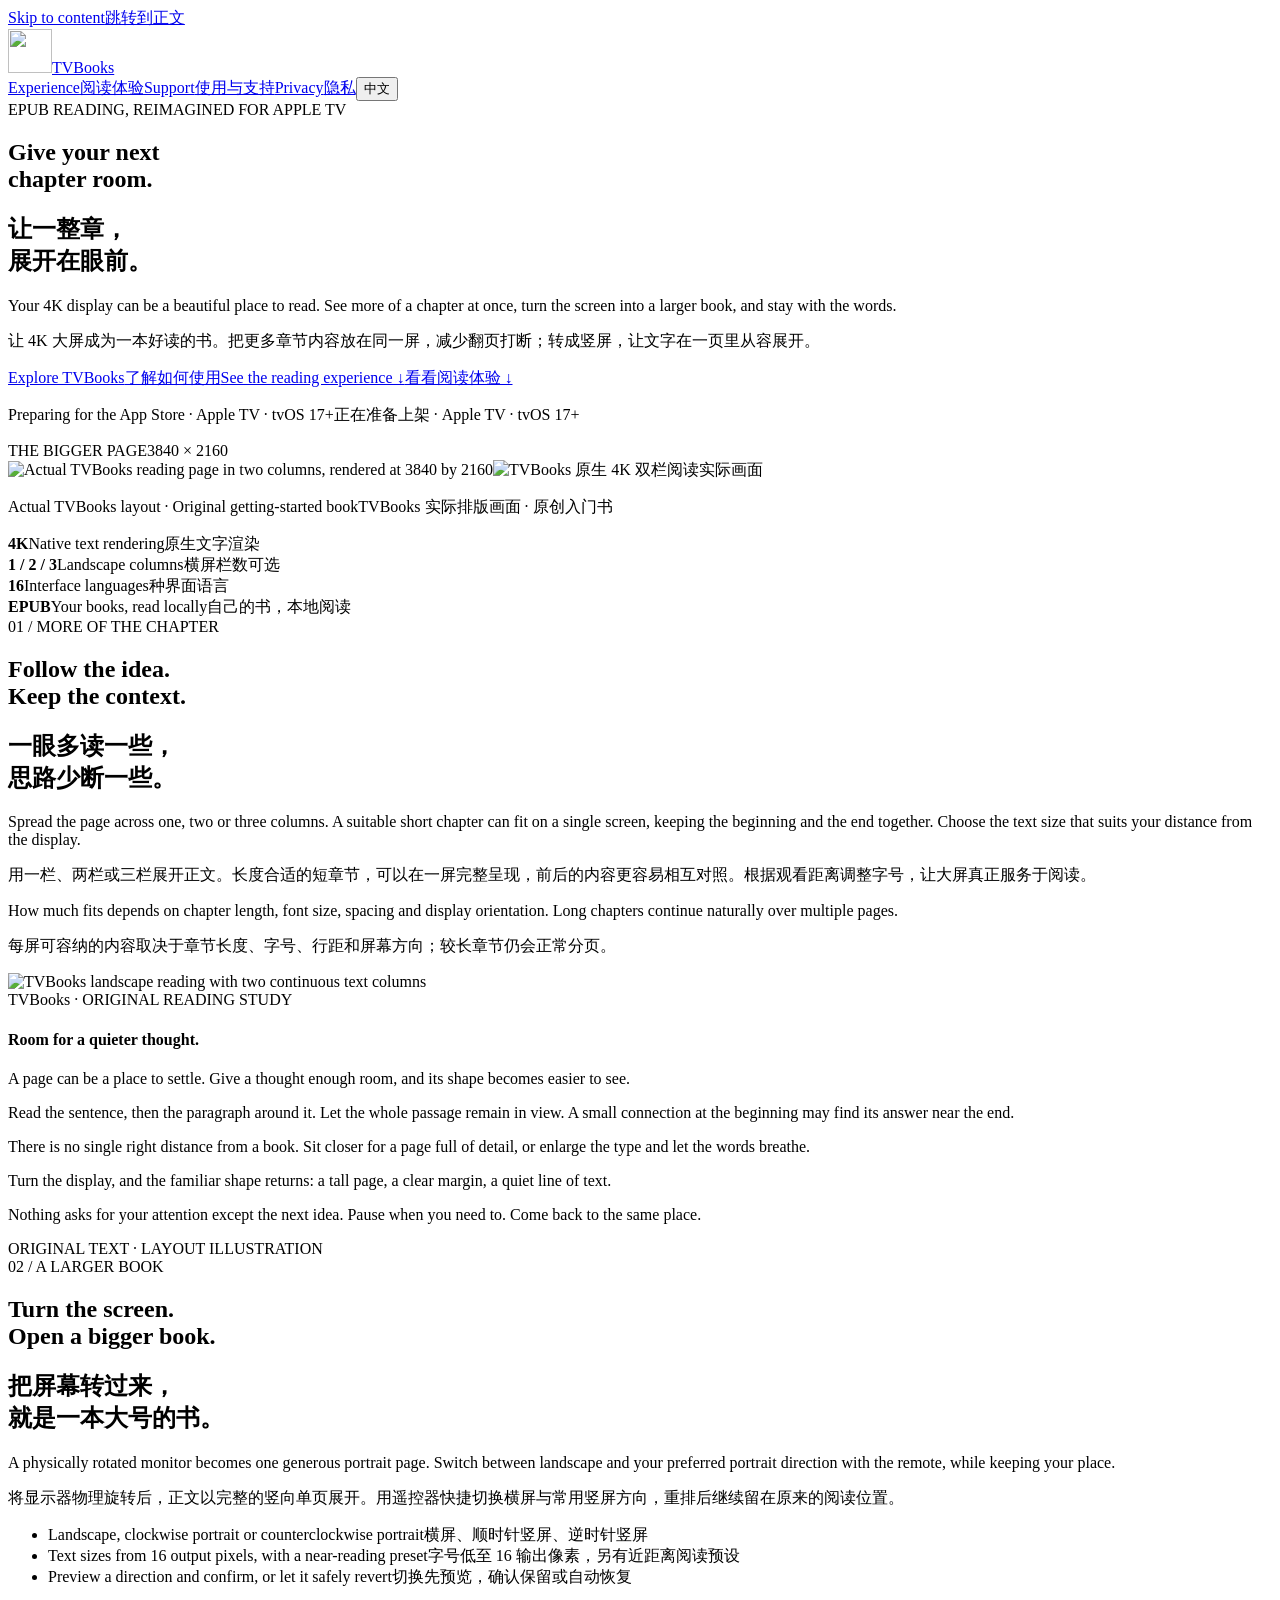
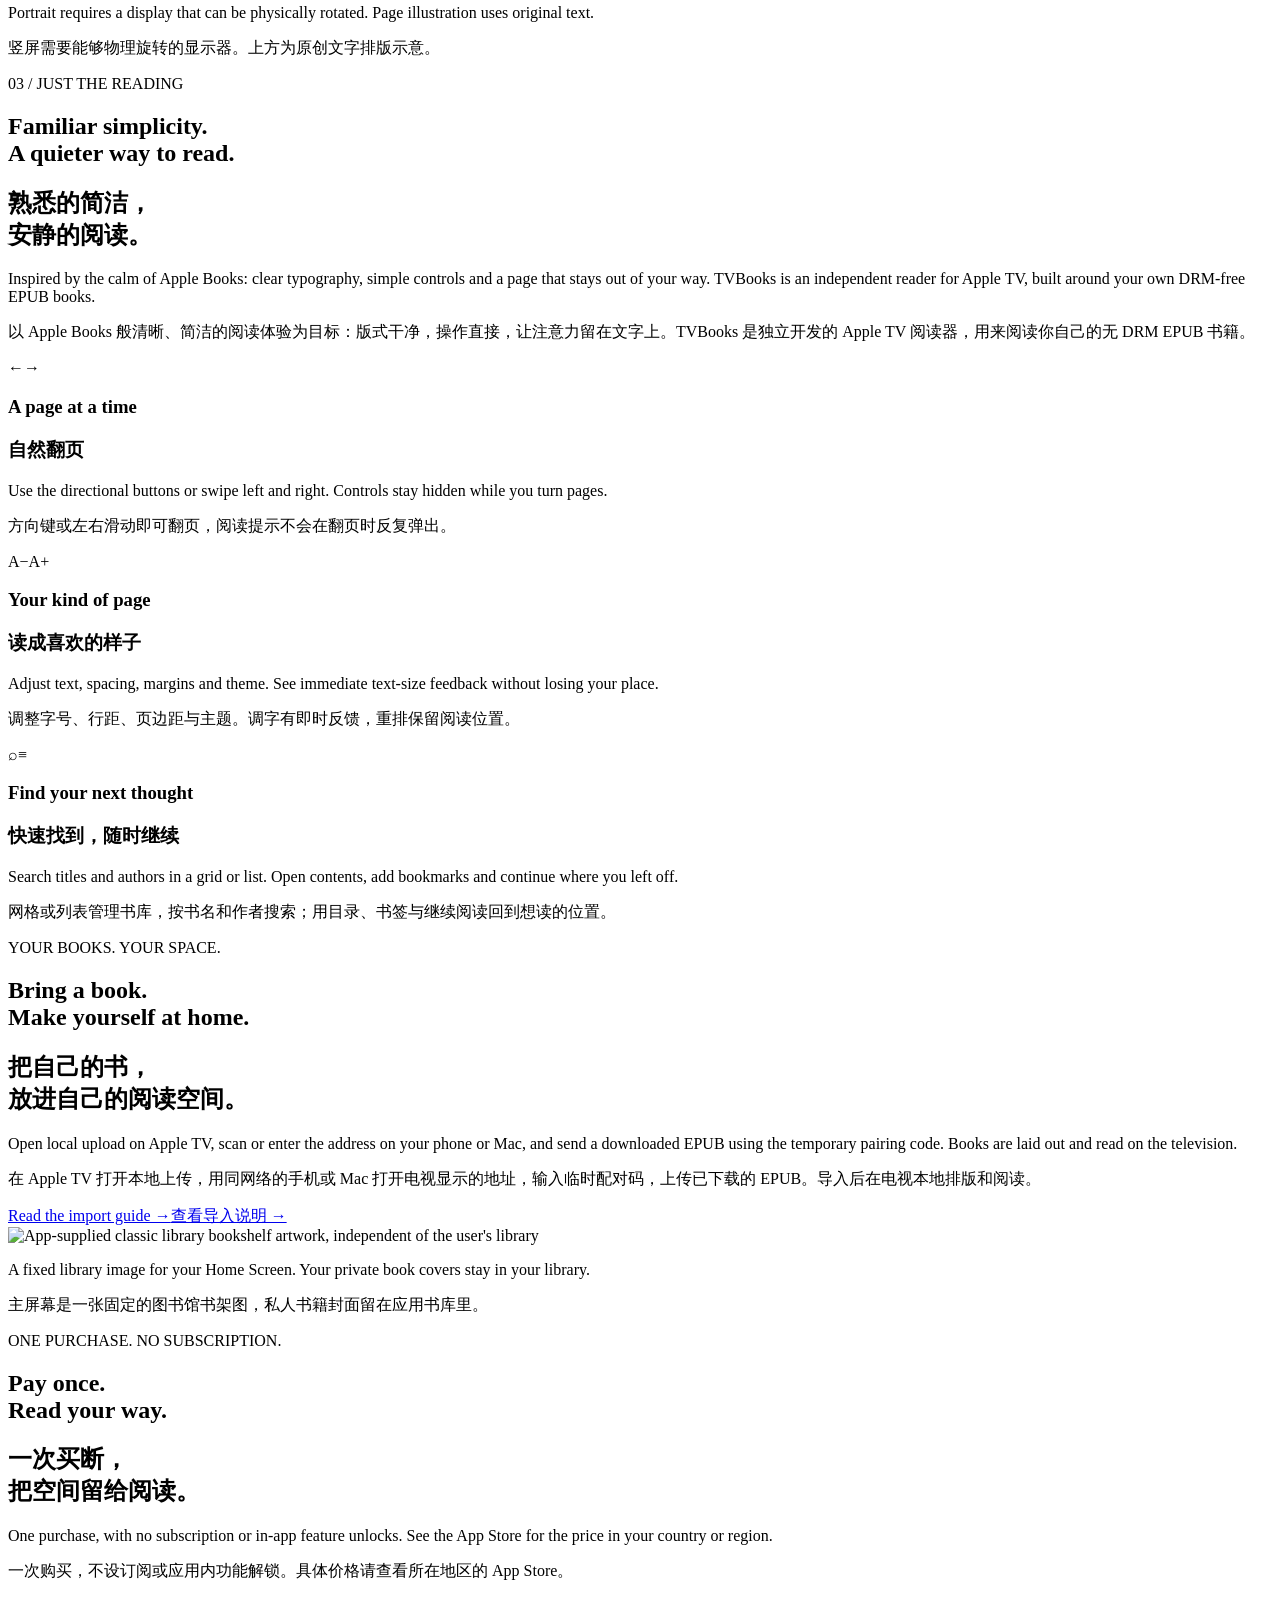
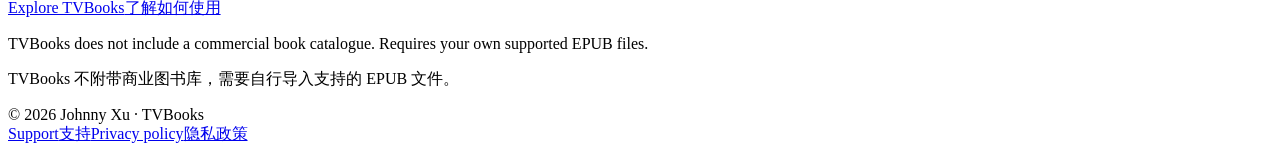
==== index.html @ d345cd9b "Publish TVBooks website foundation" ====
<!doctype html><html lang="en"><head><meta charset="utf-8"><meta name="viewport" content="width=device-width,initial-scale=1"><title>TVBooks — Give your next chapter room.</title><meta name="description" content="An independent EPUB reader for Apple TV. Native 4K text, landscape columns, portrait reading and simple remote controls."><meta name="theme-color" content="#f6f3eb"><link rel="canonical" href="https://xulq.github.io/tvbooks-site/"><link rel="icon" href="./assets/icon.png"><link rel="stylesheet" href="./assets/site.css"><script src="./assets/site.js" defer></script><meta property="og:title" content="TVBooks — Give your next chapter room."><meta property="og:description" content="An independent EPUB reader for Apple TV. Native 4K text, landscape columns, portrait reading and simple remote controls."><meta property="og:type" content="website"><meta property="og:image" content="https://xulq.github.io/tvbooks-site/assets/reader-landscape.png"></head><body data-title-en="TVBooks — Give your next chapter room." data-title-zh="TVBooks — 让一整章，展开在眼前。"><a class="skip" href="#main"><span data-locale="en" class="">Skip to content</span><span data-locale="zh" class="">跳转到正文</span></a><header class="header wrap"><a class="brand" href="./"><img src="./assets/icon.png" alt="" width="44" height="44">TVBooks</a><nav class="nav" aria-label="Main"><a class="experience-link" href="./#experience"><span data-locale="en" class="">Experience</span><span data-locale="zh" class="">阅读体验</span></a><a class="" href="./support/"><span data-locale="en" class="">Support</span><span data-locale="zh" class="">使用与支持</span></a><a class="" href="./privacy/"><span data-locale="en" class="">Privacy</span><span data-locale="zh" class="">隐私</span></a><button class="language" data-language-toggle type="button">中文</button></nav></header><main id="main"><div class="wrap"><section class="hero"><div><span class="eyebrow">EPUB READING, REIMAGINED FOR APPLE TV</span><h1 data-locale="en" class="">Give your next<br>chapter room.</h1><h1 data-locale="zh" class="">让一整章，<br>展开在眼前。</h1><p data-locale="en" class="intro">Your 4K display can be a beautiful place to read. See more of a chapter at once, turn the screen into a larger book, and stay with the words.</p><p data-locale="zh" class="intro">让 4K 大屏成为一本好读的书。把更多章节内容放在同一屏，减少翻页打断；转成竖屏，让文字在一页里从容展开。</p><div class="actions"><a class="button" href="support/"><span data-locale="en" class="">Explore TVBooks</span><span data-locale="zh" class="">了解如何使用</span></a><a class="button secondary" href="#experience"><span data-locale="en" class="">See the reading experience ↓</span><span data-locale="zh" class="">看看阅读体验 ↓</span></a></div><p class="availability"><span data-locale="en" class="">Preparing for the App Store · Apple TV · tvOS 17+</span><span data-locale="zh" class="">正在准备上架 · Apple TV · tvOS 17+</span></p></div><div class="hero-visual"><div class="chapter-label"><span>THE BIGGER PAGE</span><span>3840 × 2160</span></div><div class="monitor"><span data-locale="en" class=""><img src="assets/reader-landscape.png" alt="Actual TVBooks reading page in two columns, rendered at 3840 by 2160" width="3840" height="2160"></span><span data-locale="zh" class=""><img src="assets/reader-landscape-zh.png" alt="TVBooks 原生 4K 双栏阅读实际画面" width="3840" height="2160"></span></div><p class="monitor-caption"><span data-locale="en" class="">Actual TVBooks layout · Original getting-started book</span><span data-locale="zh" class="">TVBooks 实际排版画面 · 原创入门书</span></p></div></section><div class="facts"><div><strong>4K</strong><span data-locale="en" class="">Native text rendering</span><span data-locale="zh" class="">原生文字渲染</span></div><div><strong>1 / 2 / 3</strong><span data-locale="en" class="">Landscape columns</span><span data-locale="zh" class="">横屏栏数可选</span></div><div><strong>16</strong><span data-locale="en" class="">Interface languages</span><span data-locale="zh" class="">种界面语言</span></div><div><strong>EPUB</strong><span data-locale="en" class="">Your books, read locally</span><span data-locale="zh" class="">自己的书，本地阅读</span></div></div><section class="section" id="experience"><div class="section-head"><div><div class="feature-index">01 / MORE OF THE CHAPTER</div><h2 data-locale="en" class="">Follow the idea.<br>Keep the context.</h2><h2 data-locale="zh" class="">一眼多读一些，<br>思路少断一些。</h2></div><div><p data-locale="en" class="">Spread the page across one, two or three columns. A suitable short chapter can fit on a single screen, keeping the beginning and the end together. Choose the text size that suits your distance from the display.</p><p data-locale="zh" class="">用一栏、两栏或三栏展开正文。长度合适的短章节，可以在一屏完整呈现，前后的内容更容易相互对照。根据观看距离调整字号，让大屏真正服务于阅读。</p><p data-locale="en" class="fine">How much fits depends on chapter length, font size, spacing and display orientation. Long chapters continue naturally over multiple pages.</p><p data-locale="zh" class="fine">每屏可容纳的内容取决于章节长度、字号、行距和屏幕方向；较长章节仍会正常分页。</p></div></div><div class="wide-visual"><div class="monitor"><img src="assets/reader-landscape.png" alt="TVBooks landscape reading with two continuous text columns" width="3840" height="2160"></div></div></section><section class="section split" id="portrait"><div class="portrait-stage"><div class="portrait-frame"><div class="portrait-page"><span class="small">TVBooks · ORIGINAL READING STUDY</span><h4>Room for a quieter thought.</h4><p>A page can be a place to settle. Give a thought enough room, and its shape becomes easier to see.</p><p>Read the sentence, then the paragraph around it. Let the whole passage remain in view. A small connection at the beginning may find its answer near the end.</p><p>There is no single right distance from a book. Sit closer for a page full of detail, or enlarge the type and let the words breathe.</p><p>Turn the display, and the familiar shape returns: a tall page, a clear margin, a quiet line of text.</p><p>Nothing asks for your attention except the next idea. Pause when you need to. Come back to the same place.</p><span class="small">ORIGINAL TEXT · LAYOUT ILLUSTRATION</span></div></div></div><div><div class="feature-index">02 / A LARGER BOOK</div><h2 data-locale="en" class="">Turn the screen.<br>Open a bigger book.</h2><h2 data-locale="zh" class="">把屏幕转过来，<br>就是一本大号的书。</h2><p data-locale="en" class="">A physically rotated monitor becomes one generous portrait page. Switch between landscape and your preferred portrait direction with the remote, while keeping your place.</p><p data-locale="zh" class="">将显示器物理旋转后，正文以完整的竖向单页展开。用遥控器快捷切换横屏与常用竖屏方向，重排后继续留在原来的阅读位置。</p><ul class="inline-list"><li><span data-locale="en" class="">Landscape, clockwise portrait or counterclockwise portrait</span><span data-locale="zh" class="">横屏、顺时针竖屏、逆时针竖屏</span></li><li><span data-locale="en" class="">Text sizes from 16 output pixels, with a near-reading preset</span><span data-locale="zh" class="">字号低至 16 输出像素，另有近距离阅读预设</span></li><li><span data-locale="en" class="">Preview a direction and confirm, or let it safely revert</span><span data-locale="zh" class="">切换先预览，确认保留或自动恢复</span></li></ul><p data-locale="en" class="fine">Portrait requires a display that can be physically rotated. Page illustration uses original text.</p><p data-locale="zh" class="fine">竖屏需要能够物理旋转的显示器。上方为原创文字排版示意。</p></div></section><section class="section"><div class="section-head"><div><div class="feature-index">03 / JUST THE READING</div><h2 data-locale="en" class="">Familiar simplicity.<br>A quieter way to read.</h2><h2 data-locale="zh" class="">熟悉的简洁，<br>安静的阅读。</h2></div><p data-locale="en" class="">Inspired by the calm of Apple Books: clear typography, simple controls and a page that stays out of your way. TVBooks is an independent reader for Apple TV, built around your own DRM-free EPUB books.</p><p data-locale="zh" class="">以 Apple Books 般清晰、简洁的阅读体验为目标：版式干净，操作直接，让注意力留在文字上。TVBooks 是独立开发的 Apple TV 阅读器，用来阅读你自己的无 DRM EPUB 书籍。</p></div><div class="remote-strip"><div><div class="remote-key"><span class="key">←</span><span class="key">→</span></div><h3 data-locale="en" class="">A page at a time</h3><h3 data-locale="zh" class="">自然翻页</h3><p data-locale="en" class="">Use the directional buttons or swipe left and right. Controls stay hidden while you turn pages.</p><p data-locale="zh" class="">方向键或左右滑动即可翻页，阅读提示不会在翻页时反复弹出。</p></div><div><div class="remote-key"><span class="key">A−</span><span class="key">A+</span></div><h3 data-locale="en" class="">Your kind of page</h3><h3 data-locale="zh" class="">读成喜欢的样子</h3><p data-locale="en" class="">Adjust text, spacing, margins and theme. See immediate text-size feedback without losing your place.</p><p data-locale="zh" class="">调整字号、行距、页边距与主题。调字有即时反馈，重排保留阅读位置。</p></div><div><div class="remote-key"><span class="key">⌕</span><span class="key">≡</span></div><h3 data-locale="en" class="">Find your next thought</h3><h3 data-locale="zh" class="">快速找到，随时继续</h3><p data-locale="en" class="">Search titles and authors in a grid or list. Open contents, add bookmarks and continue where you left off.</p><p data-locale="zh" class="">网格或列表管理书库，按书名和作者搜索；用目录、书签与继续阅读回到想读的位置。</p></div></div></section><section class="section split"><div><span class="eyebrow">YOUR BOOKS. YOUR SPACE.</span><h2 data-locale="en" class="">Bring a book.<br>Make yourself at home.</h2><h2 data-locale="zh" class="">把自己的书，<br>放进自己的阅读空间。</h2><p data-locale="en" class="">Open local upload on Apple TV, scan or enter the address on your phone or Mac, and send a downloaded EPUB using the temporary pairing code. Books are laid out and read on the television.</p><p data-locale="zh" class="">在 Apple TV 打开本地上传，用同网络的手机或 Mac 打开电视显示的地址，输入临时配对码，上传已下载的 EPUB。导入后在电视本地排版和阅读。</p><a class="" href="support/#import"><span data-locale="en" class="">Read the import guide →</span><span data-locale="zh" class="">查看导入说明 →</span></a></div><div><img class="library-photo" src="assets/library.jpg" alt="App-supplied classic library bookshelf artwork, independent of the user's library" width="1740" height="560"><p data-locale="en" class="fine">A fixed library image for your Home Screen. Your private book covers stay in your library.</p><p data-locale="zh" class="fine">主屏幕是一张固定的图书馆书架图，私人书籍封面留在应用书库里。</p></div></section><section class="price-section" id="pricing"><span class="eyebrow">ONE PURCHASE. NO SUBSCRIPTION.</span><h2 data-locale="en" class="">Pay once.<br>Read your way.</h2><h2 data-locale="zh" class="">一次买断，<br>把空间留给阅读。</h2><p data-locale="en" class="">One purchase, with no subscription or in-app feature unlocks. See the App Store for the price in your country or region.</p><p data-locale="zh" class="">一次购买，不设订阅或应用内功能解锁。具体价格请查看所在地区的 App Store。</p><div class="actions" style="justify-content:center"><a class="button" href="support/"><span data-locale="en" class="">Explore TVBooks</span><span data-locale="zh" class="">了解如何使用</span></a></div><p data-locale="en" class="fine">TVBooks does not include a commercial book catalogue. Requires your own supported EPUB files.</p><p data-locale="zh" class="fine">TVBooks 不附带商业图书库，需要自行导入支持的 EPUB 文件。</p></section></div></main><footer class="footer wrap"><div>© 2026 Johnny Xu · TVBooks</div><nav><a class="" href="./support/"><span data-locale="en" class="">Support</span><span data-locale="zh" class="">支持</span></a><a class="" href="./privacy/"><span data-locale="en" class="">Privacy policy</span><span data-locale="zh" class="">隐私政策</span></a></nav></footer></body></html>
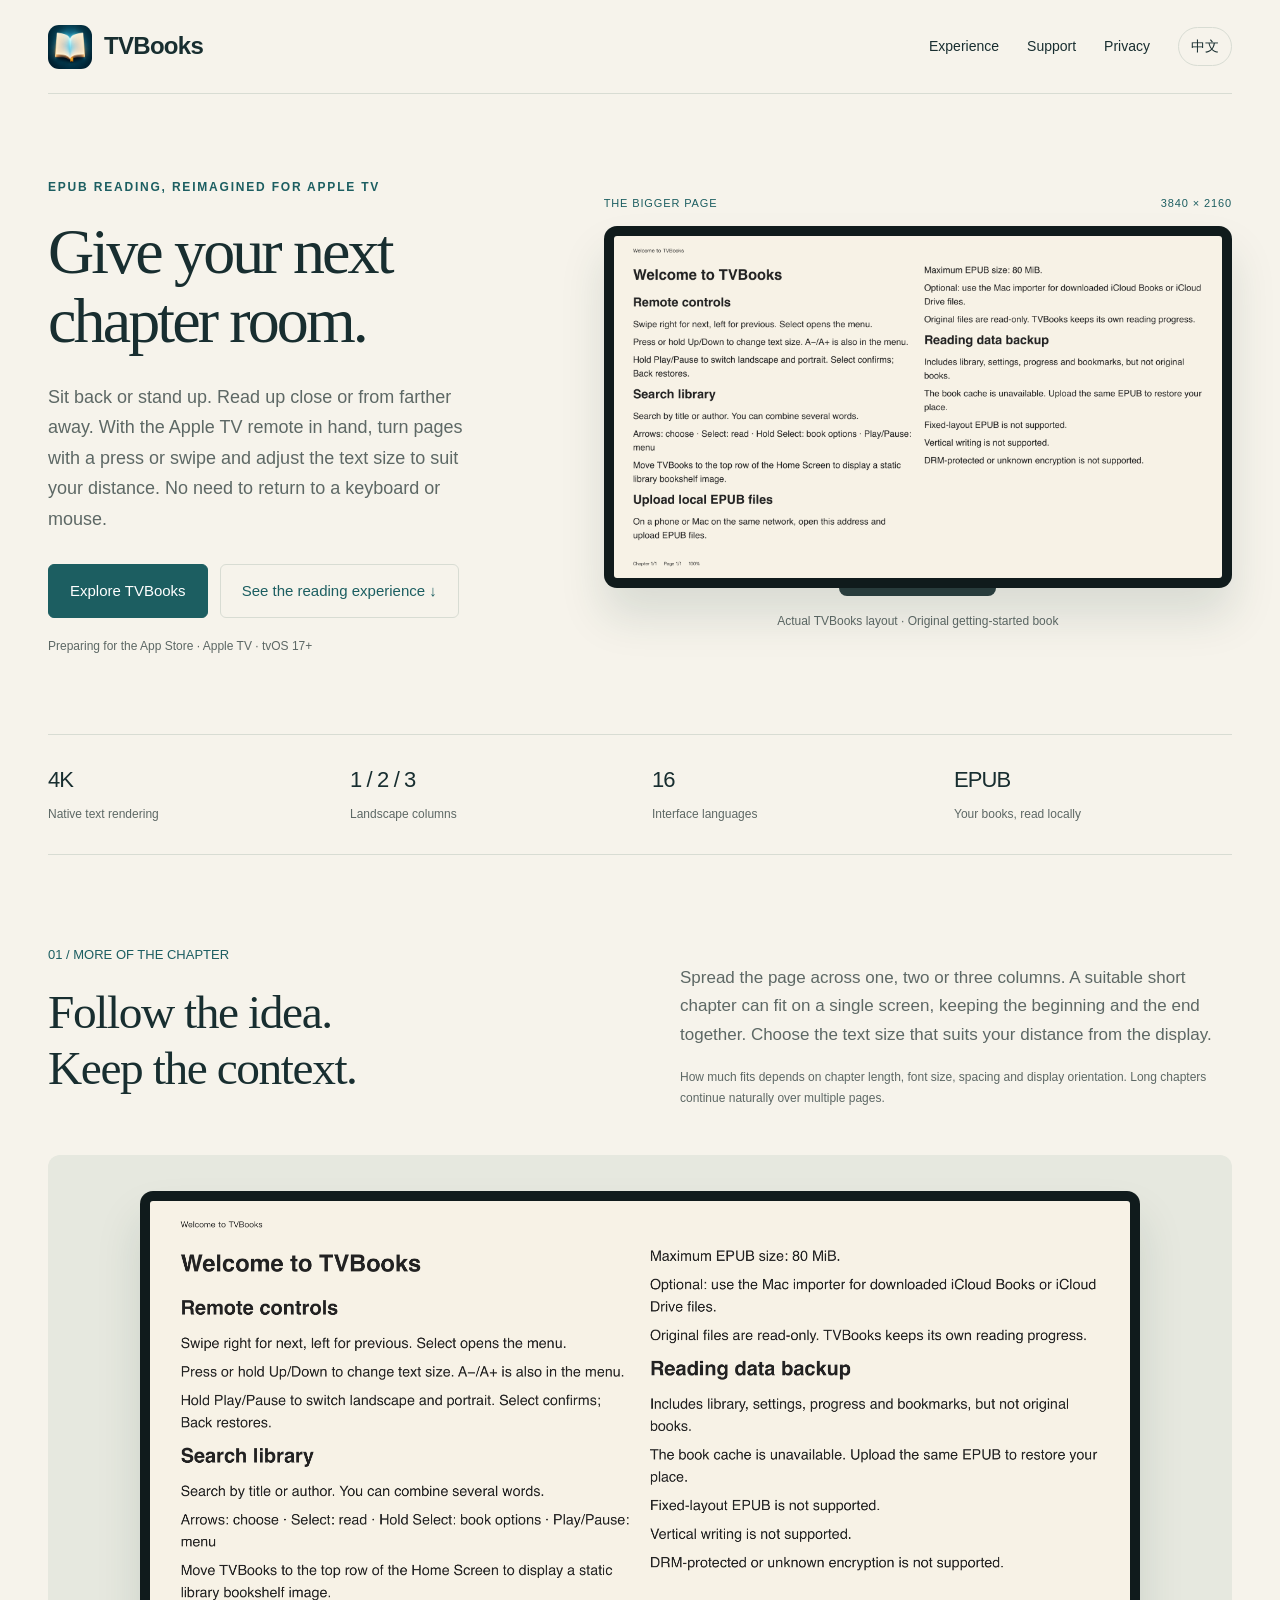
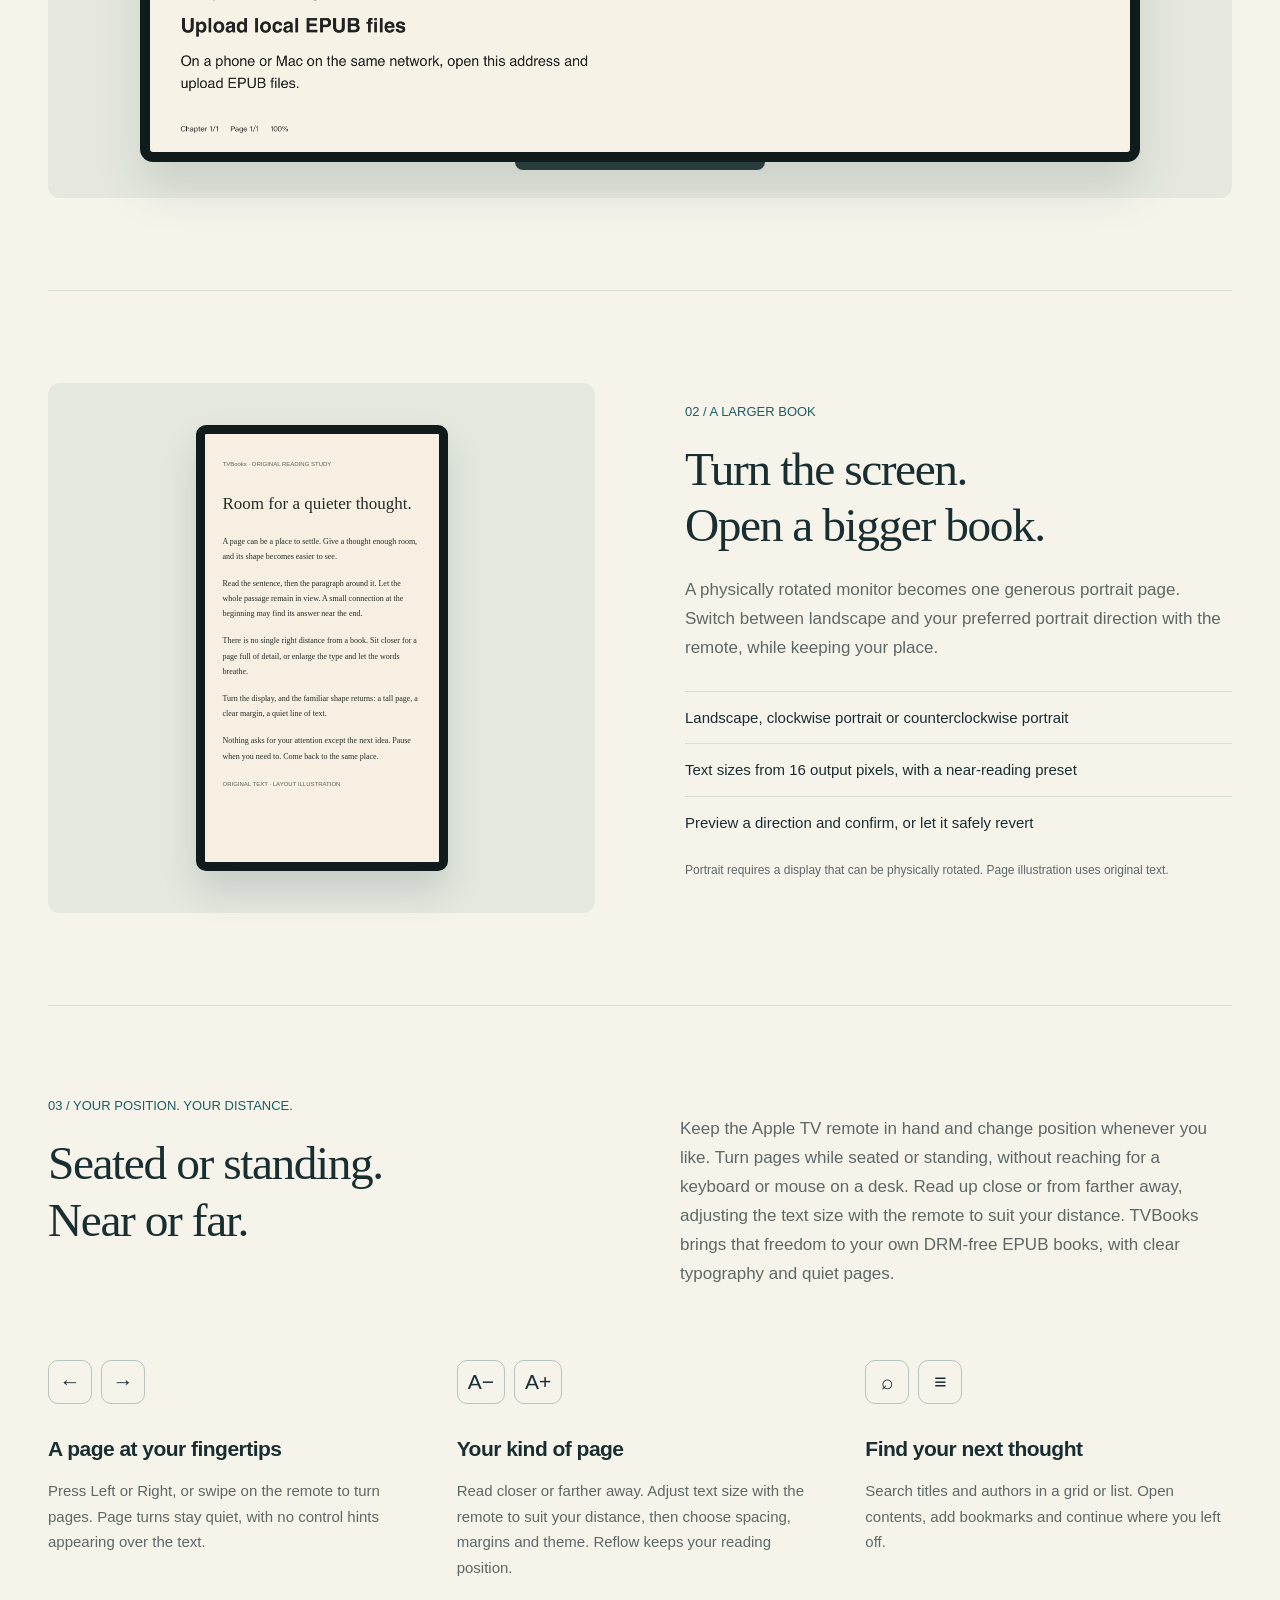
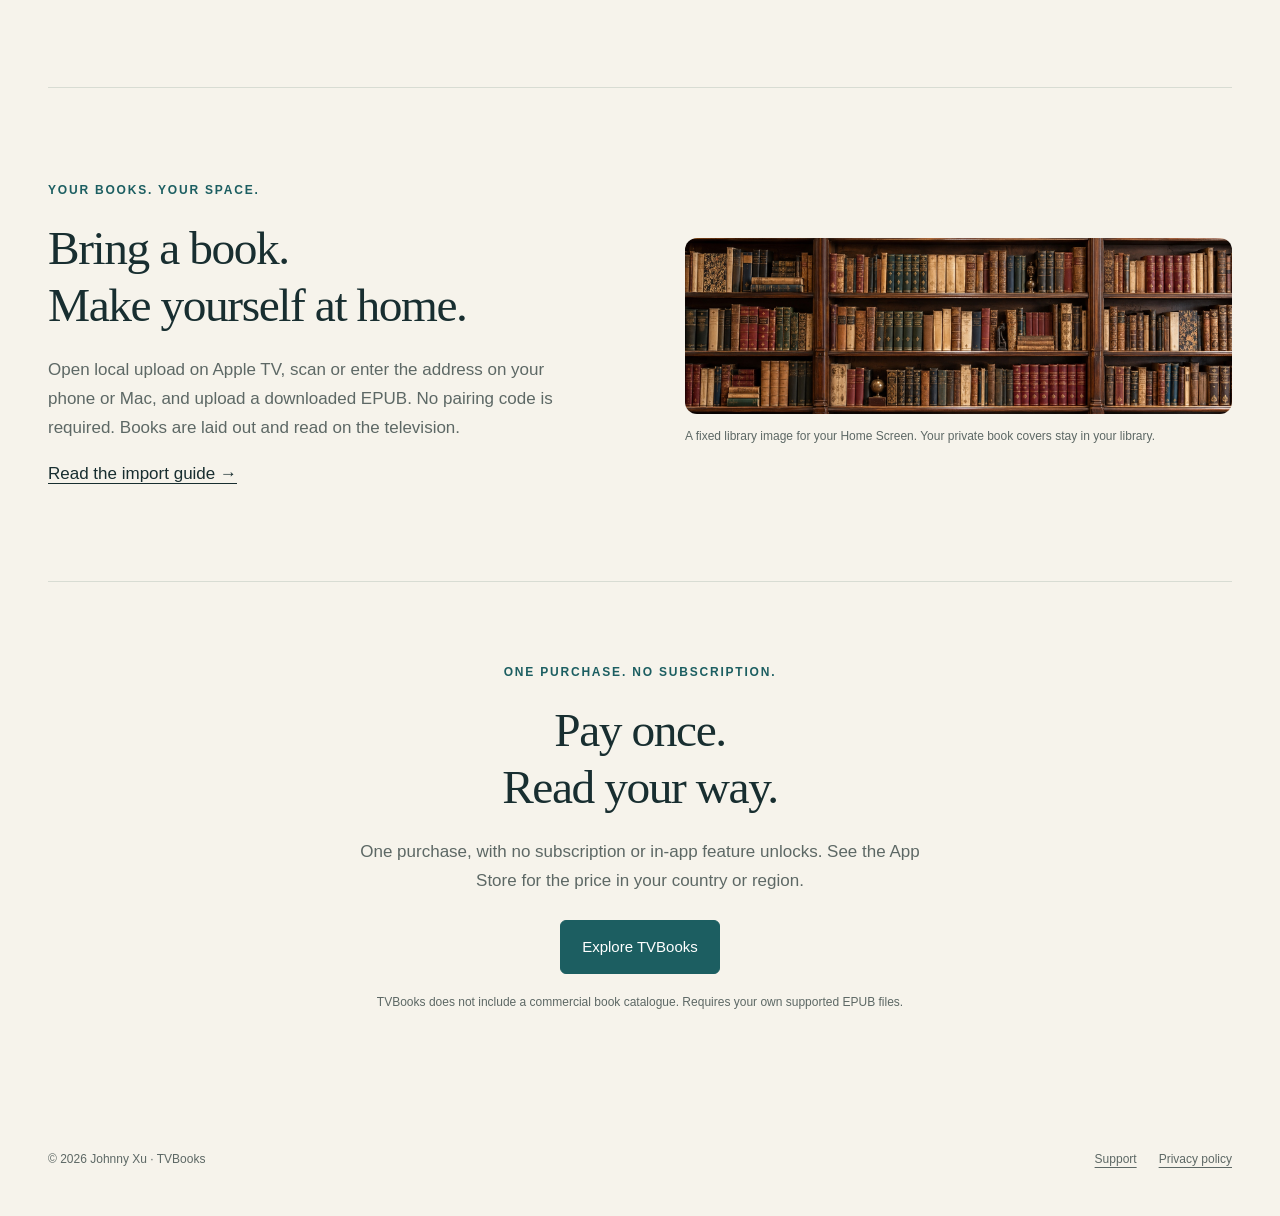
==== commit 52649508: "Highlight remote page turns and flexible reading positions and distances" ====
--- a/index.html
+++ b/index.html
@@ -1 +1 @@
-<!doctype html><html lang="en"><head><meta charset="utf-8"><meta name="viewport" content="width=device-width,initial-scale=1"><title>TVBooks — Give your next chapter room.</title><meta name="description" content="An independent EPUB reader for Apple TV. Native 4K text, landscape columns, portrait reading and simple remote controls."><meta name="theme-color" content="#f6f3eb"><link rel="canonical" href="https://xulq.github.io/tvbooks-site/"><link rel="icon" href="./assets/icon.png"><link rel="stylesheet" href="./assets/site.css"><script src="./assets/site.js" defer></script><meta property="og:title" content="TVBooks — Give your next chapter room."><meta property="og:description" content="An independent EPUB reader for Apple TV. Native 4K text, landscape columns, portrait reading and simple remote controls."><meta property="og:type" content="website"><meta property="og:image" content="https://xulq.github.io/tvbooks-site/assets/reader-landscape.png"></head><body data-title-en="TVBooks — Give your next chapter room." data-title-zh="TVBooks — 让一整章，展开在眼前。"><a class="skip" href="#main"><span data-locale="en" class="">Skip to content</span><span data-locale="zh" class="">跳转到正文</span></a><header class="header wrap"><a class="brand" href="./"><img src="./assets/icon.png" alt="" width="44" height="44">TVBooks</a><nav class="nav" aria-label="Main"><a class="experience-link" href="./#experience"><span data-locale="en" class="">Experience</span><span data-locale="zh" class="">阅读体验</span></a><a class="" href="./support/"><span data-locale="en" class="">Support</span><span data-locale="zh" class="">使用与支持</span></a><a class="" href="./privacy/"><span data-locale="en" class="">Privacy</span><span data-locale="zh" class="">隐私</span></a><button class="language" data-language-toggle type="button">中文</button></nav></header><main id="main"><div class="wrap"><section class="hero"><div><span class="eyebrow">EPUB READING, REIMAGINED FOR APPLE TV</span><h1 data-locale="en" class="">Give your next<br>chapter room.</h1><h1 data-locale="zh" class="">让一整章，<br>展开在眼前。</h1><p data-locale="en" class="intro">Your 4K display can be a beautiful place to read. See more of a chapter at once, turn the screen into a larger book, and stay with the words.</p><p data-locale="zh" class="intro">让 4K 大屏成为一本好读的书。把更多章节内容放在同一屏，减少翻页打断；转成竖屏，让文字在一页里从容展开。</p><div class="actions"><a class="button" href="support/"><span data-locale="en" class="">Explore TVBooks</span><span data-locale="zh" class="">了解如何使用</span></a><a class="button secondary" href="#experience"><span data-locale="en" class="">See the reading experience ↓</span><span data-locale="zh" class="">看看阅读体验 ↓</span></a></div><p class="availability"><span data-locale="en" class="">Preparing for the App Store · Apple TV · tvOS 17+</span><span data-locale="zh" class="">正在准备上架 · Apple TV · tvOS 17+</span></p></div><div class="hero-visual"><div class="chapter-label"><span>THE BIGGER PAGE</span><span>3840 × 2160</span></div><div class="monitor"><span data-locale="en" class=""><img src="assets/reader-landscape.png" alt="Actual TVBooks reading page in two columns, rendered at 3840 by 2160" width="3840" height="2160"></span><span data-locale="zh" class=""><img src="assets/reader-landscape-zh.png" alt="TVBooks 原生 4K 双栏阅读实际画面" width="3840" height="2160"></span></div><p class="monitor-caption"><span data-locale="en" class="">Actual TVBooks layout · Original getting-started book</span><span data-locale="zh" class="">TVBooks 实际排版画面 · 原创入门书</span></p></div></section><div class="facts"><div><strong>4K</strong><span data-locale="en" class="">Native text rendering</span><span data-locale="zh" class="">原生文字渲染</span></div><div><strong>1 / 2 / 3</strong><span data-locale="en" class="">Landscape columns</span><span data-locale="zh" class="">横屏栏数可选</span></div><div><strong>16</strong><span data-locale="en" class="">Interface languages</span><span data-locale="zh" class="">种界面语言</span></div><div><strong>EPUB</strong><span data-locale="en" class="">Your books, read locally</span><span data-locale="zh" class="">自己的书，本地阅读</span></div></div><section class="section" id="experience"><div class="section-head"><div><div class="feature-index">01 / MORE OF THE CHAPTER</div><h2 data-locale="en" class="">Follow the idea.<br>Keep the context.</h2><h2 data-locale="zh" class="">一眼多读一些，<br>思路少断一些。</h2></div><div><p data-locale="en" class="">Spread the page across one, two or three columns. A suitable short chapter can fit on a single screen, keeping the beginning and the end together. Choose the text size that suits your distance from the display.</p><p data-locale="zh" class="">用一栏、两栏或三栏展开正文。长度合适的短章节，可以在一屏完整呈现，前后的内容更容易相互对照。根据观看距离调整字号，让大屏真正服务于阅读。</p><p data-locale="en" class="fine">How much fits depends on chapter length, font size, spacing and display orientation. Long chapters continue naturally over multiple pages.</p><p data-locale="zh" class="fine">每屏可容纳的内容取决于章节长度、字号、行距和屏幕方向；较长章节仍会正常分页。</p></div></div><div class="wide-visual"><div class="monitor"><img src="assets/reader-landscape.png" alt="TVBooks landscape reading with two continuous text columns" width="3840" height="2160"></div></div></section><section class="section split" id="portrait"><div class="portrait-stage"><div class="portrait-frame"><div class="portrait-page"><span class="small">TVBooks · ORIGINAL READING STUDY</span><h4>Room for a quieter thought.</h4><p>A page can be a place to settle. Give a thought enough room, and its shape becomes easier to see.</p><p>Read the sentence, then the paragraph around it. Let the whole passage remain in view. A small connection at the beginning may find its answer near the end.</p><p>There is no single right distance from a book. Sit closer for a page full of detail, or enlarge the type and let the words breathe.</p><p>Turn the display, and the familiar shape returns: a tall page, a clear margin, a quiet line of text.</p><p>Nothing asks for your attention except the next idea. Pause when you need to. Come back to the same place.</p><span class="small">ORIGINAL TEXT · LAYOUT ILLUSTRATION</span></div></div></div><div><div class="feature-index">02 / A LARGER BOOK</div><h2 data-locale="en" class="">Turn the screen.<br>Open a bigger book.</h2><h2 data-locale="zh" class="">把屏幕转过来，<br>就是一本大号的书。</h2><p data-locale="en" class="">A physically rotated monitor becomes one generous portrait page. Switch between landscape and your preferred portrait direction with the remote, while keeping your place.</p><p data-locale="zh" class="">将显示器物理旋转后，正文以完整的竖向单页展开。用遥控器快捷切换横屏与常用竖屏方向，重排后继续留在原来的阅读位置。</p><ul class="inline-list"><li><span data-locale="en" class="">Landscape, clockwise portrait or counterclockwise portrait</span><span data-locale="zh" class="">横屏、顺时针竖屏、逆时针竖屏</span></li><li><span data-locale="en" class="">Text sizes from 16 output pixels, with a near-reading preset</span><span data-locale="zh" class="">字号低至 16 输出像素，另有近距离阅读预设</span></li><li><span data-locale="en" class="">Preview a direction and confirm, or let it safely revert</span><span data-locale="zh" class="">切换先预览，确认保留或自动恢复</span></li></ul><p data-locale="en" class="fine">Portrait requires a display that can be physically rotated. Page illustration uses original text.</p><p data-locale="zh" class="fine">竖屏需要能够物理旋转的显示器。上方为原创文字排版示意。</p></div></section><section class="section"><div class="section-head"><div><div class="feature-index">03 / JUST THE READING</div><h2 data-locale="en" class="">Familiar simplicity.<br>A quieter way to read.</h2><h2 data-locale="zh" class="">熟悉的简洁，<br>安静的阅读。</h2></div><p data-locale="en" class="">Inspired by the calm of Apple Books: clear typography, simple controls and a page that stays out of your way. TVBooks is an independent reader for Apple TV, built around your own DRM-free EPUB books.</p><p data-locale="zh" class="">以 Apple Books 般清晰、简洁的阅读体验为目标：版式干净，操作直接，让注意力留在文字上。TVBooks 是独立开发的 Apple TV 阅读器，用来阅读你自己的无 DRM EPUB 书籍。</p></div><div class="remote-strip"><div><div class="remote-key"><span class="key">←</span><span class="key">→</span></div><h3 data-locale="en" class="">A page at a time</h3><h3 data-locale="zh" class="">自然翻页</h3><p data-locale="en" class="">Use the directional buttons or swipe left and right. Controls stay hidden while you turn pages.</p><p data-locale="zh" class="">方向键或左右滑动即可翻页，阅读提示不会在翻页时反复弹出。</p></div><div><div class="remote-key"><span class="key">A−</span><span class="key">A+</span></div><h3 data-locale="en" class="">Your kind of page</h3><h3 data-locale="zh" class="">读成喜欢的样子</h3><p data-locale="en" class="">Adjust text, spacing, margins and theme. See immediate text-size feedback without losing your place.</p><p data-locale="zh" class="">调整字号、行距、页边距与主题。调字有即时反馈，重排保留阅读位置。</p></div><div><div class="remote-key"><span class="key">⌕</span><span class="key">≡</span></div><h3 data-locale="en" class="">Find your next thought</h3><h3 data-locale="zh" class="">快速找到，随时继续</h3><p data-locale="en" class="">Search titles and authors in a grid or list. Open contents, add bookmarks and continue where you left off.</p><p data-locale="zh" class="">网格或列表管理书库，按书名和作者搜索；用目录、书签与继续阅读回到想读的位置。</p></div></div></section><section class="section split"><div><span class="eyebrow">YOUR BOOKS. YOUR SPACE.</span><h2 data-locale="en" class="">Bring a book.<br>Make yourself at home.</h2><h2 data-locale="zh" class="">把自己的书，<br>放进自己的阅读空间。</h2><p data-locale="en" class="">Open local upload on Apple TV, scan or enter the address on your phone or Mac, and send a downloaded EPUB using the temporary pairing code. Books are laid out and read on the television.</p><p data-locale="zh" class="">在 Apple TV 打开本地上传，用同网络的手机或 Mac 打开电视显示的地址，输入临时配对码，上传已下载的 EPUB。导入后在电视本地排版和阅读。</p><a class="" href="support/#import"><span data-locale="en" class="">Read the import guide →</span><span data-locale="zh" class="">查看导入说明 →</span></a></div><div><img class="library-photo" src="assets/library.jpg" alt="App-supplied classic library bookshelf artwork, independent of the user's library" width="1740" height="560"><p data-locale="en" class="fine">A fixed library image for your Home Screen. Your private book covers stay in your library.</p><p data-locale="zh" class="fine">主屏幕是一张固定的图书馆书架图，私人书籍封面留在应用书库里。</p></div></section><section class="price-section" id="pricing"><span class="eyebrow">ONE PURCHASE. NO SUBSCRIPTION.</span><h2 data-locale="en" class="">Pay once.<br>Read your way.</h2><h2 data-locale="zh" class="">一次买断，<br>把空间留给阅读。</h2><p data-locale="en" class="">One purchase, with no subscription or in-app feature unlocks. See the App Store for the price in your country or region.</p><p data-locale="zh" class="">一次购买，不设订阅或应用内功能解锁。具体价格请查看所在地区的 App Store。</p><div class="actions" style="justify-content:center"><a class="button" href="support/"><span data-locale="en" class="">Explore TVBooks</span><span data-locale="zh" class="">了解如何使用</span></a></div><p data-locale="en" class="fine">TVBooks does not include a commercial book catalogue. Requires your own supported EPUB files.</p><p data-locale="zh" class="fine">TVBooks 不附带商业图书库，需要自行导入支持的 EPUB 文件。</p></section></div></main><footer class="footer wrap"><div>© 2026 Johnny Xu · TVBooks</div><nav><a class="" href="./support/"><span data-locale="en" class="">Support</span><span data-locale="zh" class="">支持</span></a><a class="" href="./privacy/"><span data-locale="en" class="">Privacy policy</span><span data-locale="zh" class="">隐私政策</span></a></nav></footer></body></html>+<!doctype html><html lang="en"><head><meta charset="utf-8"><meta name="viewport" content="width=device-width,initial-scale=1"><title>TVBooks — Give your next chapter room.</title><meta name="description" content="Read seated or standing, up close or farther away. Turn pages and adjust text size with the Apple TV remote. Native 4K EPUB reading."><meta name="theme-color" content="#f6f3eb"><link rel="canonical" href="https://xulq.github.io/tvbooks-site/"><link rel="icon" href="./assets/icon.png"><link rel="stylesheet" href="./assets/site.css"><script src="./assets/site.js" defer></script><meta property="og:title" content="TVBooks — Give your next chapter room."><meta property="og:description" content="Read seated or standing, up close or farther away. Turn pages and adjust text size with the Apple TV remote. Native 4K EPUB reading."><meta property="og:type" content="website"><meta property="og:image" content="https://xulq.github.io/tvbooks-site/assets/reader-landscape.png"></head><body data-title-en="TVBooks — Give your next chapter room." data-title-zh="TVBooks — 让一整章，展开在眼前。"><a class="skip" href="#main"><span data-locale="en" class="">Skip to content</span><span data-locale="zh" class="">跳转到正文</span></a><header class="header wrap"><a class="brand" href="./"><img src="./assets/icon.png" alt="" width="44" height="44">TVBooks</a><nav class="nav" aria-label="Main"><a class="experience-link" href="./#experience"><span data-locale="en" class="">Experience</span><span data-locale="zh" class="">阅读体验</span></a><a class="" href="./support/"><span data-locale="en" class="">Support</span><span data-locale="zh" class="">使用与支持</span></a><a class="" href="./privacy/"><span data-locale="en" class="">Privacy</span><span data-locale="zh" class="">隐私</span></a><button class="language" data-language-toggle type="button">中文</button></nav></header><main id="main"><div class="wrap"><section class="hero"><div><span class="eyebrow">EPUB READING, REIMAGINED FOR APPLE TV</span><h1 data-locale="en" class="">Give your next<br>chapter room.</h1><h1 data-locale="zh" class="">让一整章，<br>展开在眼前。</h1><p data-locale="en" class="intro">Sit back or stand up. Read up close or from farther away. With the Apple TV remote in hand, turn pages with a press or swipe and adjust the text size to suit your distance. No need to return to a keyboard or mouse.</p><p data-locale="zh" class="intro">坐着读，站着读；远看、近看都可以。手握 Apple TV 遥控器，轻按或滑动就能翻页，按观看距离随手调整字号，不必回到桌前操作键盘和鼠标。让 4K 大屏成为一本好读的书，姿势和距离由你决定。</p><div class="actions"><a class="button" href="support/"><span data-locale="en" class="">Explore TVBooks</span><span data-locale="zh" class="">了解如何使用</span></a><a class="button secondary" href="#experience"><span data-locale="en" class="">See the reading experience ↓</span><span data-locale="zh" class="">看看阅读体验 ↓</span></a></div><p class="availability"><span data-locale="en" class="">Preparing for the App Store · Apple TV · tvOS 17+</span><span data-locale="zh" class="">正在准备上架 · Apple TV · tvOS 17+</span></p></div><div class="hero-visual"><div class="chapter-label"><span>THE BIGGER PAGE</span><span>3840 × 2160</span></div><div class="monitor"><span data-locale="en" class=""><img src="assets/reader-landscape.png" alt="Actual TVBooks reading page in two columns, rendered at 3840 by 2160" width="3840" height="2160"></span><span data-locale="zh" class=""><img src="assets/reader-landscape-zh.png" alt="TVBooks 原生 4K 双栏阅读实际画面" width="3840" height="2160"></span></div><p class="monitor-caption"><span data-locale="en" class="">Actual TVBooks layout · Original getting-started book</span><span data-locale="zh" class="">TVBooks 实际排版画面 · 原创入门书</span></p></div></section><div class="facts"><div><strong>4K</strong><span data-locale="en" class="">Native text rendering</span><span data-locale="zh" class="">原生文字渲染</span></div><div><strong>1 / 2 / 3</strong><span data-locale="en" class="">Landscape columns</span><span data-locale="zh" class="">横屏栏数可选</span></div><div><strong>16</strong><span data-locale="en" class="">Interface languages</span><span data-locale="zh" class="">种界面语言</span></div><div><strong>EPUB</strong><span data-locale="en" class="">Your books, read locally</span><span data-locale="zh" class="">自己的书，本地阅读</span></div></div><section class="section" id="experience"><div class="section-head"><div><div class="feature-index">01 / MORE OF THE CHAPTER</div><h2 data-locale="en" class="">Follow the idea.<br>Keep the context.</h2><h2 data-locale="zh" class="">一眼多读一些，<br>思路少断一些。</h2></div><div><p data-locale="en" class="">Spread the page across one, two or three columns. A suitable short chapter can fit on a single screen, keeping the beginning and the end together. Choose the text size that suits your distance from the display.</p><p data-locale="zh" class="">用一栏、两栏或三栏展开正文。长度合适的短章节，可以在一屏完整呈现，前后的内容更容易相互对照。根据观看距离调整字号，让大屏真正服务于阅读。</p><p data-locale="en" class="fine">How much fits depends on chapter length, font size, spacing and display orientation. Long chapters continue naturally over multiple pages.</p><p data-locale="zh" class="fine">每屏可容纳的内容取决于章节长度、字号、行距和屏幕方向；较长章节仍会正常分页。</p></div></div><div class="wide-visual"><div class="monitor"><img src="assets/reader-landscape.png" alt="TVBooks landscape reading with two continuous text columns" width="3840" height="2160"></div></div></section><section class="section split" id="portrait"><div class="portrait-stage"><div class="portrait-frame"><div class="portrait-page"><span class="small">TVBooks · ORIGINAL READING STUDY</span><h4>Room for a quieter thought.</h4><p>A page can be a place to settle. Give a thought enough room, and its shape becomes easier to see.</p><p>Read the sentence, then the paragraph around it. Let the whole passage remain in view. A small connection at the beginning may find its answer near the end.</p><p>There is no single right distance from a book. Sit closer for a page full of detail, or enlarge the type and let the words breathe.</p><p>Turn the display, and the familiar shape returns: a tall page, a clear margin, a quiet line of text.</p><p>Nothing asks for your attention except the next idea. Pause when you need to. Come back to the same place.</p><span class="small">ORIGINAL TEXT · LAYOUT ILLUSTRATION</span></div></div></div><div><div class="feature-index">02 / A LARGER BOOK</div><h2 data-locale="en" class="">Turn the screen.<br>Open a bigger book.</h2><h2 data-locale="zh" class="">把屏幕转过来，<br>就是一本大号的书。</h2><p data-locale="en" class="">A physically rotated monitor becomes one generous portrait page. Switch between landscape and your preferred portrait direction with the remote, while keeping your place.</p><p data-locale="zh" class="">将显示器物理旋转后，正文以完整的竖向单页展开。用遥控器快捷切换横屏与常用竖屏方向，重排后继续留在原来的阅读位置。</p><ul class="inline-list"><li><span data-locale="en" class="">Landscape, clockwise portrait or counterclockwise portrait</span><span data-locale="zh" class="">横屏、顺时针竖屏、逆时针竖屏</span></li><li><span data-locale="en" class="">Text sizes from 16 output pixels, with a near-reading preset</span><span data-locale="zh" class="">字号低至 16 输出像素，另有近距离阅读预设</span></li><li><span data-locale="en" class="">Preview a direction and confirm, or let it safely revert</span><span data-locale="zh" class="">切换先预览，确认保留或自动恢复</span></li></ul><p data-locale="en" class="fine">Portrait requires a display that can be physically rotated. Page illustration uses original text.</p><p data-locale="zh" class="fine">竖屏需要能够物理旋转的显示器。上方为原创文字排版示意。</p></div></section><section class="section"><div class="section-head"><div><div class="feature-index">03 / YOUR POSITION. YOUR DISTANCE.</div><h2 data-locale="en" class="">Seated or standing.<br>Near or far.</h2><h2 data-locale="zh" class="">坐着读，站着读。<br>远看近看，都自在。</h2></div><p data-locale="en" class="">Keep the Apple TV remote in hand and change position whenever you like. Turn pages while seated or standing, without reaching for a keyboard or mouse on a desk. Read up close or from farther away, adjusting the text size with the remote to suit your distance. TVBooks brings that freedom to your own DRM-free EPUB books, with clear typography and quiet pages.</p><p data-locale="zh" class="">Apple TV 遥控器握在手里，想换个姿势就换个姿势。坐着或站着，都能随手翻页，不必伸手去够桌上的键盘和鼠标。远看、近看都可以，用遥控器调整字号，让文字大小适合你的观看距离。TVBooks 用清晰的文字、干净的页面，让你自在地阅读自己的无 DRM EPUB 书籍。</p></div><div class="remote-strip"><div><div class="remote-key"><span class="key">←</span><span class="key">→</span></div><h3 data-locale="en" class="">A page at your fingertips</h3><h3 data-locale="zh" class="">随手翻页</h3><p data-locale="en" class="">Press Left or Right, or swipe on the remote to turn pages. Page turns stay quiet, with no control hints appearing over the text.</p><p data-locale="zh" class="">遥控器上轻按左右方向键，或左右滑动，就能翻页。翻页时不弹出操作提示，让注意力留在文字上。</p></div><div><div class="remote-key"><span class="key">A−</span><span class="key">A+</span></div><h3 data-locale="en" class="">Your kind of page</h3><h3 data-locale="zh" class="">读成喜欢的样子</h3><p data-locale="en" class="">Read closer or farther away. Adjust text size with the remote to suit your distance, then choose spacing, margins and theme. Reflow keeps your reading position.</p><p data-locale="zh" class="">近看时调小字号，远看时放大文字，遥控器随手就能调整。还可选择行距、页边距与主题，重排保留阅读位置。</p></div><div><div class="remote-key"><span class="key">⌕</span><span class="key">≡</span></div><h3 data-locale="en" class="">Find your next thought</h3><h3 data-locale="zh" class="">快速找到，随时继续</h3><p data-locale="en" class="">Search titles and authors in a grid or list. Open contents, add bookmarks and continue where you left off.</p><p data-locale="zh" class="">网格或列表管理书库，按书名和作者搜索；用目录、书签与继续阅读回到想读的位置。</p></div></div></section><section class="section split"><div><span class="eyebrow">YOUR BOOKS. YOUR SPACE.</span><h2 data-locale="en" class="">Bring a book.<br>Make yourself at home.</h2><h2 data-locale="zh" class="">把自己的书，<br>放进自己的阅读空间。</h2><p data-locale="en" class="">Open local upload on Apple TV, scan or enter the address on your phone or Mac, and upload a downloaded EPUB. No pairing code is required. Books are laid out and read on the television.</p><p data-locale="zh" class="">在 Apple TV 打开本地上传，用同网络的手机或 Mac 打开电视显示的地址，直接上传已下载的 EPUB，无需配对码。导入后在电视本地排版和阅读。</p><a class="" href="support/#import"><span data-locale="en" class="">Read the import guide →</span><span data-locale="zh" class="">查看导入说明 →</span></a></div><div><img class="library-photo" src="assets/library.jpg" alt="App-supplied classic library bookshelf artwork, independent of the user's library" width="1740" height="560"><p data-locale="en" class="fine">A fixed library image for your Home Screen. Your private book covers stay in your library.</p><p data-locale="zh" class="fine">主屏幕是一张固定的图书馆书架图，私人书籍封面留在应用书库里。</p></div></section><section class="price-section" id="pricing"><span class="eyebrow">ONE PURCHASE. NO SUBSCRIPTION.</span><h2 data-locale="en" class="">Pay once.<br>Read your way.</h2><h2 data-locale="zh" class="">一次买断，<br>把空间留给阅读。</h2><p data-locale="en" class="">One purchase, with no subscription or in-app feature unlocks. See the App Store for the price in your country or region.</p><p data-locale="zh" class="">一次购买，不设订阅或应用内功能解锁。具体价格请查看所在地区的 App Store。</p><div class="actions" style="justify-content:center"><a class="button" href="support/"><span data-locale="en" class="">Explore TVBooks</span><span data-locale="zh" class="">了解如何使用</span></a></div><p data-locale="en" class="fine">TVBooks does not include a commercial book catalogue. Requires your own supported EPUB files.</p><p data-locale="zh" class="fine">TVBooks 不附带商业图书库，需要自行导入支持的 EPUB 文件。</p></section></div></main><footer class="footer wrap"><div>© 2026 Johnny Xu · TVBooks</div><nav><a class="" href="./support/"><span data-locale="en" class="">Support</span><span data-locale="zh" class="">支持</span></a><a class="" href="./privacy/"><span data-locale="en" class="">Privacy policy</span><span data-locale="zh" class="">隐私政策</span></a></nav></footer></body></html>
--- a/assets/site.css
+++ b/assets/site.css
@@ -0,0 +1 @@
+:root{--paper:#f6f3eb;--ink:#182e30;--teal:#1c5e61;--muted:#5d6865;--line:#d8dcd3;--serif:Georgia,'Songti SC','Noto Serif SC',serif;--sans:Inter,-apple-system,BlinkMacSystemFont,'Segoe UI','PingFang SC',sans-serif}*{box-sizing:border-box}img{max-width:100%;height:auto}html{scroll-behavior:smooth;scroll-padding-top:95px}body{margin:0;background:var(--paper);color:var(--ink);font:17px/1.7 var(--sans);-webkit-font-smoothing:antialiased}a{color:inherit;text-underline-offset:4px}button{font:inherit}button,a{-webkit-tap-highlight-color:transparent}a:focus-visible,button:focus-visible,summary:focus-visible{outline:3px solid #bc7549;outline-offset:5px}[data-locale]{display:none!important}html[lang=en] [data-locale=en],html[lang=zh-Hans] [data-locale=zh]{display:revert!important}.wrap{width:min(1280px,calc(100% - 96px));margin:auto}.skip{position:absolute;left:16px;top:-100px;padding:10px 16px;background:white;z-index:5}.skip:focus{top:10px}.header{height:94px;display:flex;align-items:center;justify-content:space-between;border-bottom:1px solid var(--line);gap:20px}.brand{display:flex;align-items:center;gap:12px;text-decoration:none;font-size:24px;letter-spacing:-.7px;font-weight:650}.brand img{width:44px;height:44px;border-radius:11px}.nav{display:flex;gap:28px;align-items:center;font-size:14px}.nav a{text-decoration:none}.language{border:1px solid var(--line);border-radius:50px;background:transparent;color:inherit;padding:7px 12px;cursor:pointer}.eyebrow{display:block;text-transform:uppercase;letter-spacing:.15em;font-size:12px;font-weight:650;color:var(--teal);margin:0 0 20px}.hero{padding:75px 0 58px;display:grid;grid-template-columns:1fr 1.2fr;gap:32px;align-items:center}.hero h1{font:clamp(48px,5vw,76px)/1.08 var(--serif);letter-spacing:-.045em;margin:0 0 26px;font-weight:400}html[lang=zh-Hans] .hero h1{line-height:1.25;letter-spacing:-.04em}.hero .intro{color:var(--muted);font-size:18px;max-width:440px;margin:0 0 30px}.button{display:inline-flex;justify-content:center;align-items:center;gap:9px;background:var(--teal);color:#fff;border-radius:6px;padding:13px 21px;text-decoration:none;font-size:15px;border:1px solid var(--teal)}.button.secondary{background:transparent;color:var(--teal);border-color:var(--line)}.actions{display:flex;gap:12px;flex-wrap:wrap}.availability{font-size:12px;color:var(--muted);margin-top:18px}.hero-visual{position:relative;padding:25px 0 45px}.monitor{background:#101b1c;padding:10px;border-radius:13px;box-shadow:0 28px 45px #163b3521;position:relative}.monitor img{width:100%;display:block;border-radius:3px}.monitor:after{content:'';position:absolute;width:25%;height:8px;border-radius:0 0 10px 10px;background:#283c3c;bottom:-8px;left:37.5%}.monitor-caption{font-size:12px;color:var(--muted);text-align:center;margin:23px 16px 0}.chapter-label{display:flex;justify-content:space-between;margin-bottom:13px;font-size:11px;letter-spacing:.08em;text-transform:uppercase;color:var(--teal)}.note{font-size:12px;color:var(--muted);margin:16px 0 0}.facts{border-top:1px solid var(--line);border-bottom:1px solid var(--line);display:grid;grid-template-columns:repeat(4,1fr);padding:26px 0;gap:24px}.facts strong{display:block;font-size:22px;font-weight:500;letter-spacing:-.04em}.facts span{font-size:12px;color:var(--muted)}.section{padding:92px 0;border-bottom:1px solid var(--line)}h2{font:clamp(34px,3.7vw,52px)/1.2 var(--serif);font-weight:400;letter-spacing:-.03em;margin:0 0 22px}h3{font-size:21px;line-height:1.4;font-weight:550;letter-spacing:-.025em;margin:0 0 12px}.section p{color:var(--muted);max-width:540px}.section-head{display:grid;grid-template-columns:1fr 1fr;gap:80px;align-items:start}.feature-index{font:13px var(--sans);margin-bottom:22px;color:var(--teal)}.wide-visual{margin-top:35px;border-radius:12px;background:#e6e8df;padding:36px 46px}.wide-visual .monitor{max-width:1000px;margin:auto}.split{display:grid;grid-template-columns:1fr 1fr;gap:90px;align-items:center}.portrait-stage{min-height:530px;background:#e4e8df;border-radius:12px;display:flex;justify-content:center;align-items:center;padding:35px}.portrait-frame{width:252px;max-width:80%;height:446px;background:#101b1c;border:9px solid #101b1c;border-radius:10px;box-shadow:0 20px 35px #263e4026;overflow:hidden}.portrait-page{height:100%;padding:22px 18px;background:#f7f0e2;font-family:var(--serif);font-size:8px;line-height:1.9;color:#252b27}.portrait-page h4{font-size:17px;line-height:1.3;font-weight:400;margin:22px 0 18px}.portrait-page .small{font:6px var(--sans);color:#55625b}.portrait-page p{color:#252b27;margin:0 0 12px}.inline-list{padding:0;list-style:none;margin:28px 0 0}.inline-list li{padding:13px 0;border-top:1px solid var(--line);font-size:15px}.remote-strip{display:grid;grid-template-columns:repeat(3,1fr);gap:42px;margin-top:44px}.remote-key{height:64px;display:flex;align-items:center;gap:9px;font-size:25px;margin-bottom:20px}.key{display:inline-grid;place-items:center;border:1px solid #b5c5bf;border-radius:10px;min-width:44px;height:44px;font-size:21px;padding:0 10px}.remote-strip p{font-size:15px}.price-section{text-align:center;padding:80px 0}.price-section .price{font:72px/1 var(--serif);letter-spacing:-.05em;margin:20px 0}.price-section p{color:var(--muted);max-width:580px;margin:18px auto 25px}.library-photo{width:100%;display:block;border-radius:12px;max-height:250px;object-fit:cover;margin-top:28px}.footer{padding:32px 0 46px;display:flex;justify-content:space-between;gap:30px;align-items:center;font-size:12px;color:var(--muted)}.footer nav{display:flex;gap:22px}.page-title{padding:65px 0 30px;border-bottom:1px solid var(--line)}.page-title h1{font:54px/1.1 var(--serif);font-weight:400;letter-spacing:-.035em;margin:12px 0 20px}.document{max-width:790px;margin:45px auto 90px}.document h2{font:27px/1.3 var(--serif);margin:38px 0 14px}.document p,.document li{font-size:16px;color:var(--muted)}.contact-box{padding:26px 30px;background:#e5eae1;border-radius:10px;margin-bottom:40px}.contact-box strong{display:block;font-size:23px;margin-bottom:8px}.contact-box p{margin:8px 0}.document details{padding:20px 0;border-bottom:1px solid var(--line)}.document summary{cursor:pointer;font-weight:550;font-size:18px}.document details p{margin-bottom:6px}.toc{display:flex;gap:20px;flex-wrap:wrap;font-size:13px;margin:30px 0}.fine{font-size:12px!important;color:var(--muted)}.dev-contact:empty{display:none}@media(min-width:1500px){.hero{padding-top:110px;padding-bottom:90px}}@media(max-width:950px){.wrap{width:calc(100% - 48px)}.hero{grid-template-columns:1fr;gap:22px;padding-top:46px}.hero h1{max-width:700px}.hero .intro{max-width:620px}.hero-visual{max-width:760px;padding-bottom:25px}.section-head,.split{gap:34px}.remote-strip{gap:24px}.section{padding:64px 0}.nav{gap:18px}.wide-visual{padding:20px}.portrait-stage{min-height:510px}.section-head{grid-template-columns:1fr 1fr}}@media(max-width:600px){.wrap{width:calc(100% - 36px)}.header{height:80px}.brand{font-size:22px;gap:8px}.brand img{width:36px;height:36px}.nav{gap:12px;font-size:12px}.nav .experience-link{display:none}.language{padding:5px 9px;font-size:11px}.hero h1{font-size:48px}.hero{padding-top:40px}.hero .intro{font-size:16px}.hero-visual{padding-top:10px}.facts{grid-template-columns:repeat(2,1fr);gap:23px}.facts strong{font-size:21px}.section-head,.split{grid-template-columns:1fr;gap:24px}.section-head p{margin:0}.section{padding:54px 0}h2{font-size:37px}.wide-visual{padding:15px;margin-top:25px}.remote-strip{grid-template-columns:1fr;gap:22px}.remote-strip>div{border-bottom:1px solid var(--line);padding-bottom:18px}.remote-key{height:42px;margin-bottom:12px}.price-section .price{font-size:64px}.footer{align-items:flex-start;flex-direction:column;gap:12px;padding-bottom:28px}.page-title{padding-top:40px}.page-title h1{font-size:44px}.document{margin-top:30px}.contact-box{padding:21px}.document summary{font-size:17px}.portrait-stage{min-height:475px;padding:24px}.library-photo{height:150px}}@media(prefers-reduced-motion:reduce){html{scroll-behavior:auto}*{animation:none!important;transition:none!important}}@media(prefers-color-scheme:dark){body{color-scheme:light}}
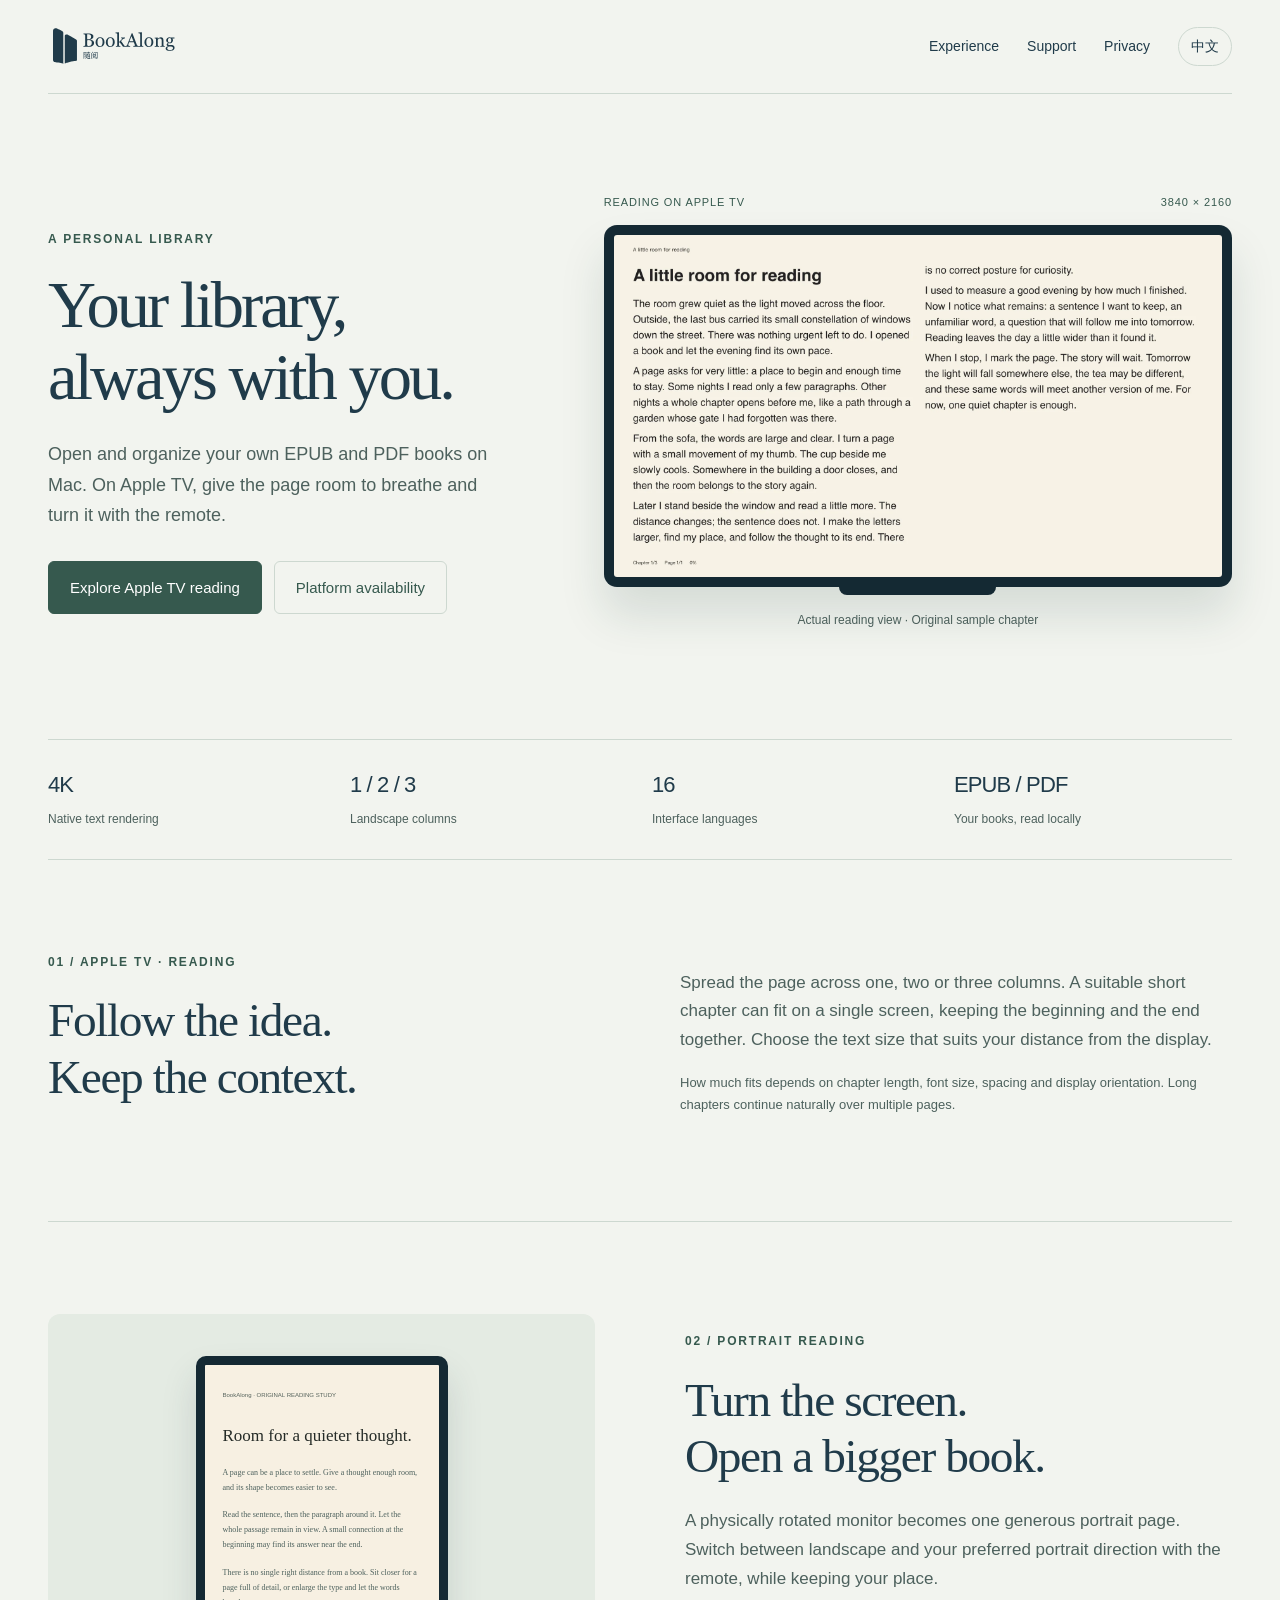
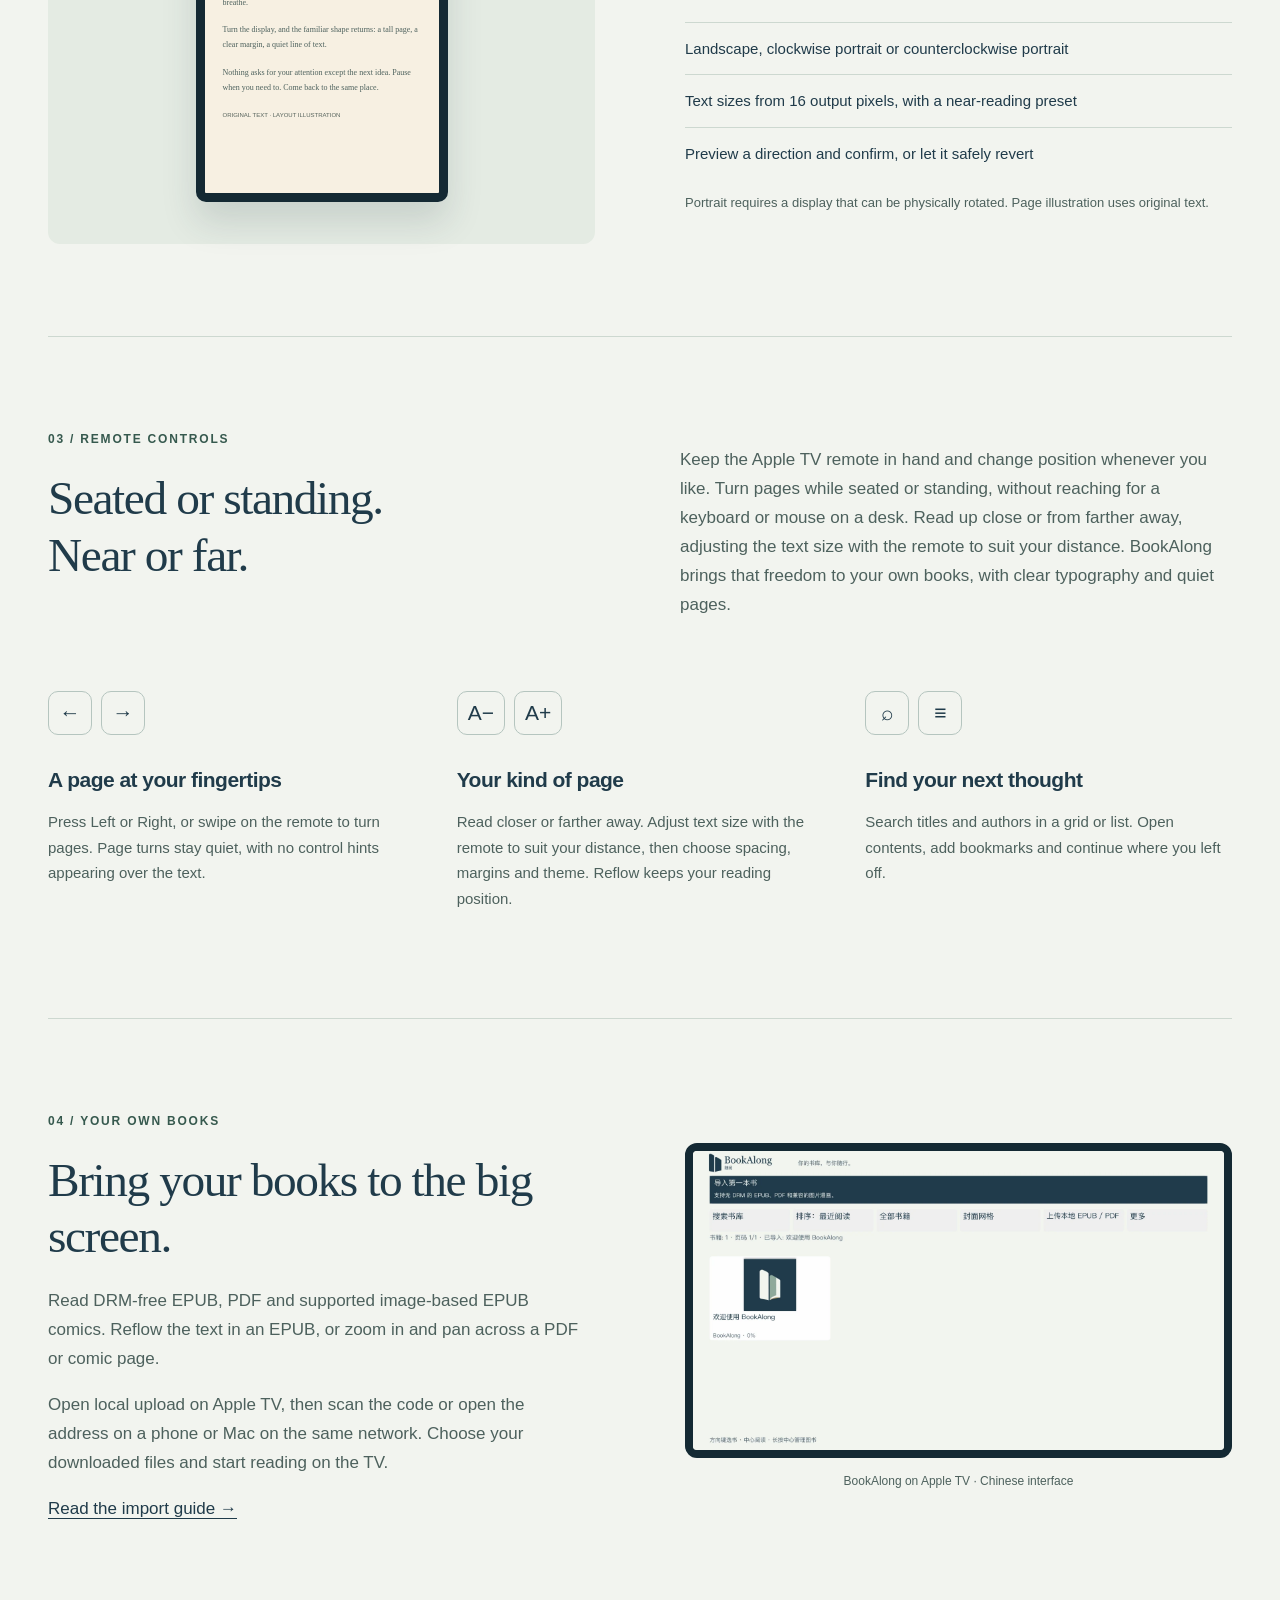
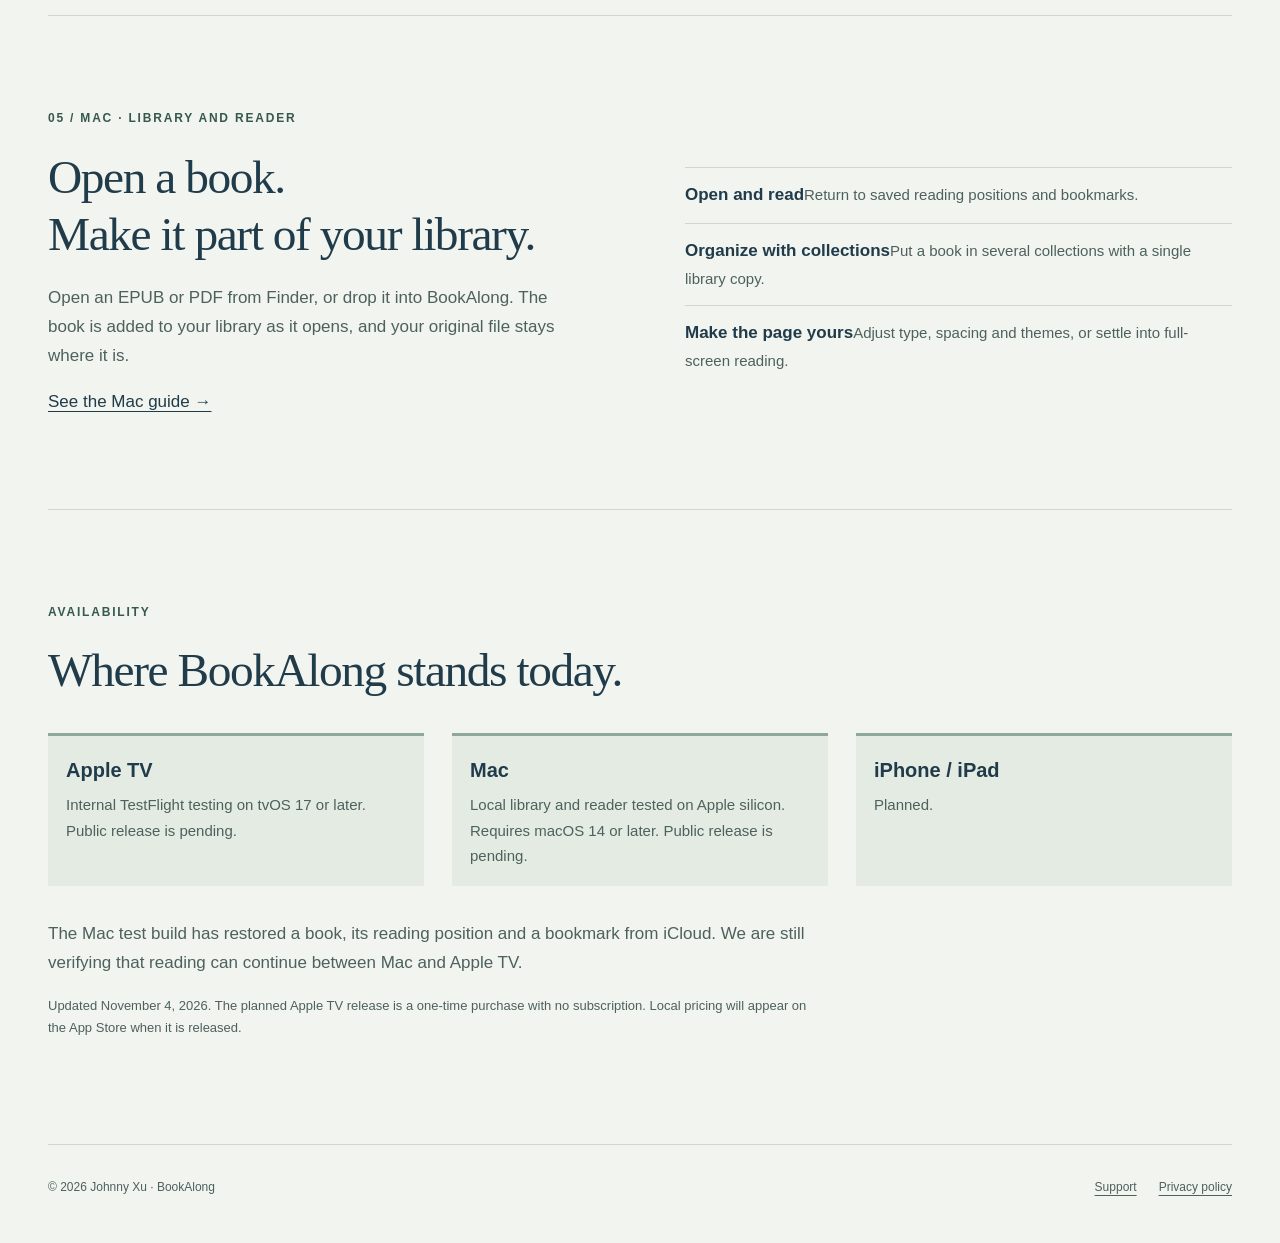
==== commit 239c72e4: "Update BookAlong website branding and platform availability" ====
--- a/index.html
+++ b/index.html
@@ -1 +1,142 @@
-<!doctype html><html lang="en"><head><meta charset="utf-8"><meta name="viewport" content="width=device-width,initial-scale=1"><title>TVBooks — Give your next chapter room.</title><meta name="description" content="Read seated or standing, up close or farther away. Turn pages and adjust text size with the Apple TV remote. Native 4K EPUB reading."><meta name="theme-color" content="#f6f3eb"><link rel="canonical" href="https://xulq.github.io/tvbooks-site/"><link rel="icon" href="./assets/icon.png"><link rel="stylesheet" href="./assets/site.css"><script src="./assets/site.js" defer></script><meta property="og:title" content="TVBooks — Give your next chapter room."><meta property="og:description" content="Read seated or standing, up close or farther away. Turn pages and adjust text size with the Apple TV remote. Native 4K EPUB reading."><meta property="og:type" content="website"><meta property="og:image" content="https://xulq.github.io/tvbooks-site/assets/reader-landscape.png"></head><body data-title-en="TVBooks — Give your next chapter room." data-title-zh="TVBooks — 让一整章，展开在眼前。"><a class="skip" href="#main"><span data-locale="en" class="">Skip to content</span><span data-locale="zh" class="">跳转到正文</span></a><header class="header wrap"><a class="brand" href="./"><img src="./assets/icon.png" alt="" width="44" height="44">TVBooks</a><nav class="nav" aria-label="Main"><a class="experience-link" href="./#experience"><span data-locale="en" class="">Experience</span><span data-locale="zh" class="">阅读体验</span></a><a class="" href="./support/"><span data-locale="en" class="">Support</span><span data-locale="zh" class="">使用与支持</span></a><a class="" href="./privacy/"><span data-locale="en" class="">Privacy</span><span data-locale="zh" class="">隐私</span></a><button class="language" data-language-toggle type="button">中文</button></nav></header><main id="main"><div class="wrap"><section class="hero"><div><span class="eyebrow">EPUB READING, REIMAGINED FOR APPLE TV</span><h1 data-locale="en" class="">Give your next<br>chapter room.</h1><h1 data-locale="zh" class="">让一整章，<br>展开在眼前。</h1><p data-locale="en" class="intro">Sit back or stand up. Read up close or from farther away. With the Apple TV remote in hand, turn pages with a press or swipe and adjust the text size to suit your distance. No need to return to a keyboard or mouse.</p><p data-locale="zh" class="intro">坐着读，站着读；远看、近看都可以。手握 Apple TV 遥控器，轻按或滑动就能翻页，按观看距离随手调整字号，不必回到桌前操作键盘和鼠标。让 4K 大屏成为一本好读的书，姿势和距离由你决定。</p><div class="actions"><a class="button" href="support/"><span data-locale="en" class="">Explore TVBooks</span><span data-locale="zh" class="">了解如何使用</span></a><a class="button secondary" href="#experience"><span data-locale="en" class="">See the reading experience ↓</span><span data-locale="zh" class="">看看阅读体验 ↓</span></a></div><p class="availability"><span data-locale="en" class="">Preparing for the App Store · Apple TV · tvOS 17+</span><span data-locale="zh" class="">正在准备上架 · Apple TV · tvOS 17+</span></p></div><div class="hero-visual"><div class="chapter-label"><span>THE BIGGER PAGE</span><span>3840 × 2160</span></div><div class="monitor"><span data-locale="en" class=""><img src="assets/reader-landscape.png" alt="Actual TVBooks reading page in two columns, rendered at 3840 by 2160" width="3840" height="2160"></span><span data-locale="zh" class=""><img src="assets/reader-landscape-zh.png" alt="TVBooks 原生 4K 双栏阅读实际画面" width="3840" height="2160"></span></div><p class="monitor-caption"><span data-locale="en" class="">Actual TVBooks layout · Original getting-started book</span><span data-locale="zh" class="">TVBooks 实际排版画面 · 原创入门书</span></p></div></section><div class="facts"><div><strong>4K</strong><span data-locale="en" class="">Native text rendering</span><span data-locale="zh" class="">原生文字渲染</span></div><div><strong>1 / 2 / 3</strong><span data-locale="en" class="">Landscape columns</span><span data-locale="zh" class="">横屏栏数可选</span></div><div><strong>16</strong><span data-locale="en" class="">Interface languages</span><span data-locale="zh" class="">种界面语言</span></div><div><strong>EPUB</strong><span data-locale="en" class="">Your books, read locally</span><span data-locale="zh" class="">自己的书，本地阅读</span></div></div><section class="section" id="experience"><div class="section-head"><div><div class="feature-index">01 / MORE OF THE CHAPTER</div><h2 data-locale="en" class="">Follow the idea.<br>Keep the context.</h2><h2 data-locale="zh" class="">一眼多读一些，<br>思路少断一些。</h2></div><div><p data-locale="en" class="">Spread the page across one, two or three columns. A suitable short chapter can fit on a single screen, keeping the beginning and the end together. Choose the text size that suits your distance from the display.</p><p data-locale="zh" class="">用一栏、两栏或三栏展开正文。长度合适的短章节，可以在一屏完整呈现，前后的内容更容易相互对照。根据观看距离调整字号，让大屏真正服务于阅读。</p><p data-locale="en" class="fine">How much fits depends on chapter length, font size, spacing and display orientation. Long chapters continue naturally over multiple pages.</p><p data-locale="zh" class="fine">每屏可容纳的内容取决于章节长度、字号、行距和屏幕方向；较长章节仍会正常分页。</p></div></div><div class="wide-visual"><div class="monitor"><img src="assets/reader-landscape.png" alt="TVBooks landscape reading with two continuous text columns" width="3840" height="2160"></div></div></section><section class="section split" id="portrait"><div class="portrait-stage"><div class="portrait-frame"><div class="portrait-page"><span class="small">TVBooks · ORIGINAL READING STUDY</span><h4>Room for a quieter thought.</h4><p>A page can be a place to settle. Give a thought enough room, and its shape becomes easier to see.</p><p>Read the sentence, then the paragraph around it. Let the whole passage remain in view. A small connection at the beginning may find its answer near the end.</p><p>There is no single right distance from a book. Sit closer for a page full of detail, or enlarge the type and let the words breathe.</p><p>Turn the display, and the familiar shape returns: a tall page, a clear margin, a quiet line of text.</p><p>Nothing asks for your attention except the next idea. Pause when you need to. Come back to the same place.</p><span class="small">ORIGINAL TEXT · LAYOUT ILLUSTRATION</span></div></div></div><div><div class="feature-index">02 / A LARGER BOOK</div><h2 data-locale="en" class="">Turn the screen.<br>Open a bigger book.</h2><h2 data-locale="zh" class="">把屏幕转过来，<br>就是一本大号的书。</h2><p data-locale="en" class="">A physically rotated monitor becomes one generous portrait page. Switch between landscape and your preferred portrait direction with the remote, while keeping your place.</p><p data-locale="zh" class="">将显示器物理旋转后，正文以完整的竖向单页展开。用遥控器快捷切换横屏与常用竖屏方向，重排后继续留在原来的阅读位置。</p><ul class="inline-list"><li><span data-locale="en" class="">Landscape, clockwise portrait or counterclockwise portrait</span><span data-locale="zh" class="">横屏、顺时针竖屏、逆时针竖屏</span></li><li><span data-locale="en" class="">Text sizes from 16 output pixels, with a near-reading preset</span><span data-locale="zh" class="">字号低至 16 输出像素，另有近距离阅读预设</span></li><li><span data-locale="en" class="">Preview a direction and confirm, or let it safely revert</span><span data-locale="zh" class="">切换先预览，确认保留或自动恢复</span></li></ul><p data-locale="en" class="fine">Portrait requires a display that can be physically rotated. Page illustration uses original text.</p><p data-locale="zh" class="fine">竖屏需要能够物理旋转的显示器。上方为原创文字排版示意。</p></div></section><section class="section"><div class="section-head"><div><div class="feature-index">03 / YOUR POSITION. YOUR DISTANCE.</div><h2 data-locale="en" class="">Seated or standing.<br>Near or far.</h2><h2 data-locale="zh" class="">坐着读，站着读。<br>远看近看，都自在。</h2></div><p data-locale="en" class="">Keep the Apple TV remote in hand and change position whenever you like. Turn pages while seated or standing, without reaching for a keyboard or mouse on a desk. Read up close or from farther away, adjusting the text size with the remote to suit your distance. TVBooks brings that freedom to your own DRM-free EPUB books, with clear typography and quiet pages.</p><p data-locale="zh" class="">Apple TV 遥控器握在手里，想换个姿势就换个姿势。坐着或站着，都能随手翻页，不必伸手去够桌上的键盘和鼠标。远看、近看都可以，用遥控器调整字号，让文字大小适合你的观看距离。TVBooks 用清晰的文字、干净的页面，让你自在地阅读自己的无 DRM EPUB 书籍。</p></div><div class="remote-strip"><div><div class="remote-key"><span class="key">←</span><span class="key">→</span></div><h3 data-locale="en" class="">A page at your fingertips</h3><h3 data-locale="zh" class="">随手翻页</h3><p data-locale="en" class="">Press Left or Right, or swipe on the remote to turn pages. Page turns stay quiet, with no control hints appearing over the text.</p><p data-locale="zh" class="">遥控器上轻按左右方向键，或左右滑动，就能翻页。翻页时不弹出操作提示，让注意力留在文字上。</p></div><div><div class="remote-key"><span class="key">A−</span><span class="key">A+</span></div><h3 data-locale="en" class="">Your kind of page</h3><h3 data-locale="zh" class="">读成喜欢的样子</h3><p data-locale="en" class="">Read closer or farther away. Adjust text size with the remote to suit your distance, then choose spacing, margins and theme. Reflow keeps your reading position.</p><p data-locale="zh" class="">近看时调小字号，远看时放大文字，遥控器随手就能调整。还可选择行距、页边距与主题，重排保留阅读位置。</p></div><div><div class="remote-key"><span class="key">⌕</span><span class="key">≡</span></div><h3 data-locale="en" class="">Find your next thought</h3><h3 data-locale="zh" class="">快速找到，随时继续</h3><p data-locale="en" class="">Search titles and authors in a grid or list. Open contents, add bookmarks and continue where you left off.</p><p data-locale="zh" class="">网格或列表管理书库，按书名和作者搜索；用目录、书签与继续阅读回到想读的位置。</p></div></div></section><section class="section split"><div><span class="eyebrow">YOUR BOOKS. YOUR SPACE.</span><h2 data-locale="en" class="">Bring a book.<br>Make yourself at home.</h2><h2 data-locale="zh" class="">把自己的书，<br>放进自己的阅读空间。</h2><p data-locale="en" class="">Open local upload on Apple TV, scan or enter the address on your phone or Mac, and upload a downloaded EPUB. No pairing code is required. Books are laid out and read on the television.</p><p data-locale="zh" class="">在 Apple TV 打开本地上传，用同网络的手机或 Mac 打开电视显示的地址，直接上传已下载的 EPUB，无需配对码。导入后在电视本地排版和阅读。</p><a class="" href="support/#import"><span data-locale="en" class="">Read the import guide →</span><span data-locale="zh" class="">查看导入说明 →</span></a></div><div><img class="library-photo" src="assets/library.jpg" alt="App-supplied classic library bookshelf artwork, independent of the user's library" width="1740" height="560"><p data-locale="en" class="fine">A fixed library image for your Home Screen. Your private book covers stay in your library.</p><p data-locale="zh" class="fine">主屏幕是一张固定的图书馆书架图，私人书籍封面留在应用书库里。</p></div></section><section class="price-section" id="pricing"><span class="eyebrow">ONE PURCHASE. NO SUBSCRIPTION.</span><h2 data-locale="en" class="">Pay once.<br>Read your way.</h2><h2 data-locale="zh" class="">一次买断，<br>把空间留给阅读。</h2><p data-locale="en" class="">One purchase, with no subscription or in-app feature unlocks. See the App Store for the price in your country or region.</p><p data-locale="zh" class="">一次购买，不设订阅或应用内功能解锁。具体价格请查看所在地区的 App Store。</p><div class="actions" style="justify-content:center"><a class="button" href="support/"><span data-locale="en" class="">Explore TVBooks</span><span data-locale="zh" class="">了解如何使用</span></a></div><p data-locale="en" class="fine">TVBooks does not include a commercial book catalogue. Requires your own supported EPUB files.</p><p data-locale="zh" class="fine">TVBooks 不附带商业图书库，需要自行导入支持的 EPUB 文件。</p></section></div></main><footer class="footer wrap"><div>© 2026 Johnny Xu · TVBooks</div><nav><a class="" href="./support/"><span data-locale="en" class="">Support</span><span data-locale="zh" class="">支持</span></a><a class="" href="./privacy/"><span data-locale="en" class="">Privacy policy</span><span data-locale="zh" class="">隐私政策</span></a></nav></footer></body></html>+<!doctype html>
+<html lang="en">
+<head>
+<meta charset="utf-8">
+<meta name="viewport" content="width=device-width,initial-scale=1">
+<title>BookAlong — Your library, always with you.</title>
+<meta name="description" content="BookAlong is a personal library for your own EPUB and PDF books. Read in 4K on Apple TV, and open, organize and read books on Mac.">
+<meta name="theme-color" content="#f2f4ef">
+<link rel="canonical" href="https://xulq.github.io/tvbooks-site/">
+<link rel="icon" href="./assets/bookalong-symbol.svg">
+<link rel="stylesheet" href="./assets/site.css">
+<script src="./assets/site.js" defer></script>
+<meta property="og:title" content="BookAlong — Your library, always with you.">
+<meta property="og:description" content="BookAlong is a personal library for your own EPUB and PDF books. Read in 4K on Apple TV, and open, organize and read books on Mac.">
+<meta property="og:type" content="website">
+<meta property="og:image" content="https://xulq.github.io/tvbooks-site/assets/bookalong-share.png">
+</head>
+<body data-title-en="BookAlong — Your library, always with you." data-title-zh="BookAlong 随阅 — 你的书库，与你随行。"><a class="skip" href="#main"><span data-locale="en">Skip to content</span><span data-locale="zh">跳转到正文</span></a>
+<header class="header wrap"><a class="brand" href="./"><img src="./assets/bookalong-logo.svg" alt="BookAlong 随阅" width="160" height="47"></a>
+<nav class="nav" aria-label="Main"><a class="experience-link" href="./#experience"><span data-locale="en">Experience</span><span data-locale="zh">阅读体验</span></a><a href="./support/"><span data-locale="en">Support</span><span data-locale="zh">支持</span></a><a href="./privacy/"><span data-locale="en">Privacy</span><span data-locale="zh">隐私</span></a><button class="language" data-language-toggle type="button">中文</button>
+</nav>
+</header>
+<main id="main"><div class="wrap">
+<section class="hero">
+  <div>
+    <p class="eyebrow"><span data-locale="en">A personal library</span><span data-locale="zh">你的私人书库</span></p>
+    <h1 data-locale="en">Your library,<br>always with you.</h1>
+    <h1 data-locale="zh">你的书库，<br>与你随行。</h1>
+    <p class="intro" data-locale="en">Open and organize your own EPUB and PDF books on Mac. On Apple TV, give the page room to breathe and turn it with the remote.</p>
+    <p class="intro" data-locale="zh">在 Mac 上打开、整理自己的 EPUB 和 PDF。在 Apple TV 的大屏幕上，用遥控器轻轻翻过一页。</p>
+    <div class="actions">
+      <a class="button" href="#experience"><span data-locale="en">Explore Apple TV reading</span><span data-locale="zh">看看大屏阅读</span></a>
+      <a class="button secondary" href="#platforms"><span data-locale="en">Platform availability</span><span data-locale="zh">查看各端进度</span></a>
+    </div>
+  </div>
+  <figure class="hero-visual">
+    <div class="chapter-label"><span data-locale="en">Reading on Apple TV</span><span data-locale="zh">在 Apple TV 上阅读</span><span>3840 × 2160</span></div>
+    <div class="monitor">
+      <span data-locale="en"><img src="assets/bookalong-reader-en.webp" alt="An original chapter in two columns on Apple TV" width="1920" height="1080"></span>
+      <span data-locale="zh"><img src="assets/bookalong-reader-zh.webp" alt="Apple TV 4K 双栏阅读画面，展示原创示例章节" width="1920" height="1080"></span>
+    </div>
+    <figcaption class="monitor-caption"><span data-locale="en">Actual reading view · Original sample chapter</span><span data-locale="zh">实际阅读画面 · 原创示例章节</span></figcaption>
+  </figure>
+</section><div class="facts"><div><strong>4K</strong><span data-locale="en">Native text rendering</span><span data-locale="zh">原生文字渲染</span></div><div><strong>1 / 2 / 3</strong><span data-locale="en">Landscape columns</span><span data-locale="zh">横屏栏数可选</span></div><div><strong>16</strong><span data-locale="en">Interface languages</span><span data-locale="zh">种界面语言</span></div><div><strong>EPUB / PDF</strong><span data-locale="en">Your books, read locally</span><span data-locale="zh">自己的书，本地阅读</span></div></div>
+<section class="section" id="experience"><div class="section-head"><div>
+<p class="eyebrow"><span data-locale="en">01 / Apple TV · Reading</span><span data-locale="zh">01 / Apple TV · 大屏阅读</span></p>
+<h2 data-locale="en">Follow the idea.<br>Keep the context.</h2>
+<h2 data-locale="zh">一眼多读一些，<br>思路少断一些。</h2></div><div>
+<p data-locale="en">Spread the page across one, two or three columns. A suitable short chapter can fit on a single screen, keeping the beginning and the end together. Choose the text size that suits your distance from the display.</p>
+<p data-locale="zh">用一栏、两栏或三栏展开正文。长度合适的短章节，可以在一屏完整呈现，前后的内容更容易相互对照。根据观看距离调整字号，让大屏真正服务于阅读。</p>
+<p data-locale="en" class="fine">How much fits depends on chapter length, font size, spacing and display orientation. Long chapters continue naturally over multiple pages.</p>
+<p data-locale="zh" class="fine">每屏可容纳的内容取决于章节长度、字号、行距和屏幕方向；较长章节仍会正常分页。</p></div></div>
+</section>
+<section class="section split" id="portrait"><div class="portrait-stage" lang="en" aria-hidden="true"><div class="portrait-frame"><div class="portrait-page"><span class="small">BookAlong · ORIGINAL READING STUDY</span>
+<h4>Room for a quieter thought.</h4>
+<p>A page can be a place to settle. Give a thought enough room, and its shape becomes easier to see.</p>
+<p>Read the sentence, then the paragraph around it. Let the whole passage remain in view. A small connection at the beginning may find its answer near the end.</p>
+<p>There is no single right distance from a book. Sit closer for a page full of detail, or enlarge the type and let the words breathe.</p>
+<p>Turn the display, and the familiar shape returns: a tall page, a clear margin, a quiet line of text.</p>
+<p>Nothing asks for your attention except the next idea. Pause when you need to. Come back to the same place.</p><span class="small">ORIGINAL TEXT · LAYOUT ILLUSTRATION</span></div></div></div><div>
+<p class="eyebrow"><span data-locale="en">02 / Portrait reading</span><span data-locale="zh">02 / 竖屏阅读</span></p>
+<h2 data-locale="en">Turn the screen.<br>Open a bigger book.</h2>
+<h2 data-locale="zh">把屏幕转过来，<br>就是一本大号的书。</h2>
+<p data-locale="en">A physically rotated monitor becomes one generous portrait page. Switch between landscape and your preferred portrait direction with the remote, while keeping your place.</p>
+<p data-locale="zh">将显示器物理旋转后，正文以完整的竖向单页展开。用遥控器快捷切换横屏与常用竖屏方向，重排后继续留在原来的阅读位置。</p>
+<ul class="inline-list"><li><span data-locale="en">Landscape, clockwise portrait or counterclockwise portrait</span><span data-locale="zh">横屏、顺时针竖屏、逆时针竖屏</span></li><li><span data-locale="en">Text sizes from 16 output pixels, with a near-reading preset</span><span data-locale="zh">字号低至 16 输出像素，另有近距离阅读预设</span></li><li><span data-locale="en">Preview a direction and confirm, or let it safely revert</span><span data-locale="zh">切换先预览，确认保留或自动恢复</span></li>
+</ul>
+<p data-locale="en" class="fine">Portrait requires a display that can be physically rotated. Page illustration uses original text.</p>
+<p data-locale="zh" class="fine">竖屏需要能够物理旋转的显示器。上方为原创文字排版示意。</p></div>
+</section>
+<section class="section"><div class="section-head"><div>
+<p class="eyebrow"><span data-locale="en">03 / Remote controls</span><span data-locale="zh">03 / 遥控器操作</span></p>
+<h2 data-locale="en">Seated or standing.<br>Near or far.</h2>
+<h2 data-locale="zh">坐着读，站着读。<br>远看近看，都自在。</h2></div>
+<p data-locale="en">Keep the Apple TV remote in hand and change position whenever you like. Turn pages while seated or standing, without reaching for a keyboard or mouse on a desk. Read up close or from farther away, adjusting the text size with the remote to suit your distance. BookAlong brings that freedom to your own books, with clear typography and quiet pages.</p>
+<p data-locale="zh">Apple TV 遥控器握在手里，想换个姿势就换个姿势。坐着或站着，都能随手翻页，不必伸手去够桌上的键盘和鼠标。远看、近看都可以，用遥控器调整字号，让文字大小适合你的观看距离。BookAlong 用清晰的文字、干净的页面，让你自在地阅读自己的书。</p></div><div class="remote-strip"><div><div class="remote-key"><span class="key">←</span><span class="key">→</span></div>
+<h3 data-locale="en">A page at your fingertips</h3>
+<h3 data-locale="zh">随手翻页</h3>
+<p data-locale="en">Press Left or Right, or swipe on the remote to turn pages. Page turns stay quiet, with no control hints appearing over the text.</p>
+<p data-locale="zh">遥控器上轻按左右方向键，或左右滑动，就能翻页。翻页时不弹出操作提示，让注意力留在文字上。</p></div><div><div class="remote-key"><span class="key">A−</span><span class="key">A+</span></div>
+<h3 data-locale="en">Your kind of page</h3>
+<h3 data-locale="zh">读成喜欢的样子</h3>
+<p data-locale="en">Read closer or farther away. Adjust text size with the remote to suit your distance, then choose spacing, margins and theme. Reflow keeps your reading position.</p>
+<p data-locale="zh">近看时调小字号，远看时放大文字，遥控器随手就能调整。还可选择行距、页边距与主题，重排保留阅读位置。</p></div><div><div class="remote-key"><span class="key">⌕</span><span class="key">≡</span></div>
+<h3 data-locale="en">Find your next thought</h3>
+<h3 data-locale="zh">快速找到，随时继续</h3>
+<p data-locale="en">Search titles and authors in a grid or list. Open contents, add bookmarks and continue where you left off.</p>
+<p data-locale="zh">网格或列表管理书库，按书名和作者搜索；用目录、书签与继续阅读回到想读的位置。</p></div></div>
+</section>
+<section class="section split" id="formats">
+  <div>
+    <p class="eyebrow"><span data-locale="en">04 / Your own books</span><span data-locale="zh">04 / 自己的书</span></p>
+    <h2 data-locale="en">Bring your books to the big screen.</h2>
+    <h2 data-locale="zh">把自己的书带上大屏。</h2>
+    <p data-locale="en">Read DRM-free EPUB, PDF and supported image-based EPUB comics. Reflow the text in an EPUB, or zoom in and pan across a PDF or comic page.</p>
+    <p data-locale="zh">阅读无 DRM 的 EPUB、PDF 和兼容的图片型 EPUB 漫画。EPUB 正文可重排，PDF 和漫画可放大、移动页面。</p>
+    <p data-locale="en">Open local upload on Apple TV, then scan the code or open the address on a phone or Mac on the same network. Choose your downloaded files and start reading on the TV.</p>
+    <p data-locale="zh">在 Apple TV 打开本地上传，用同一网络下的手机扫码，或在 Mac 上打开电视显示的网址。选择已下载的文件，就能在电视上阅读。</p>
+    <a href="support/#import"><span data-locale="en">Read the import guide →</span><span data-locale="zh">查看导入说明 →</span></a>
+  </div>
+  <figure class="library-preview">
+    <img src="assets/bookalong-tv-library.webp" alt="BookAlong 随阅 on Apple TV, showing the library with the original welcome book" width="1600" height="900" loading="lazy">
+    <figcaption class="monitor-caption"><span data-locale="en">BookAlong on Apple TV · Chinese interface</span><span data-locale="zh">Apple TV 版随阅 · 书库界面</span></figcaption>
+  </figure>
+</section>
+<section class="section split" id="mac">
+  <div>
+    <p class="eyebrow"><span data-locale="en">05 / Mac · Library and reader</span><span data-locale="zh">05 / Mac · 书库与阅读</span></p>
+    <h2 data-locale="en">Open a book.<br>Make it part of your library.</h2>
+    <h2 data-locale="zh">打开一本，<br>收好一本。</h2>
+    <p data-locale="en">Open an EPUB or PDF from Finder, or drop it into BookAlong. The book is added to your library as it opens, and your original file stays where it is.</p>
+    <p data-locale="zh">从 Finder 打开 EPUB 或 PDF，或把文件拖进随阅。书籍打开时自动入库，原文件仍留在原处。</p>
+    <a href="support/#mac"><span data-locale="en">See the Mac guide →</span><span data-locale="zh">查看 Mac 使用说明 →</span></a>
+  </div>
+  <ul class="inline-list mac-features">
+    <li><strong data-locale="en">Open and read</strong><strong data-locale="zh">打开就能读</strong><span data-locale="en">Return to saved reading positions and bookmarks.</span><span data-locale="zh">从上次读到的位置或保存的书签继续。</span></li>
+    <li><strong data-locale="en">Organize with collections</strong><strong data-locale="zh">用集合整理</strong><span data-locale="en">Put a book in several collections with a single library copy.</span><span data-locale="zh">同一本书可以加入多个集合，书库只保留一份副本。</span></li>
+    <li><strong data-locale="en">Make the page yours</strong><strong data-locale="zh">按习惯排版</strong><span data-locale="en">Adjust type, spacing and themes, or settle into full-screen reading.</span><span data-locale="zh">调整字体、间距与主题，也可以切到全屏专心阅读。</span></li>
+  </ul>
+</section>
+<section class="section" id="platforms">
+  <span id="pricing"></span>
+  <p class="eyebrow"><span data-locale="en">Availability</span><span data-locale="zh">各端进度</span></p>
+  <h2 data-locale="en">Where BookAlong stands today.</h2>
+  <h2 data-locale="zh">随阅走到哪一步了？</h2>
+  <dl class="platform-list">
+    <div><dt>Apple TV</dt><dd data-locale="en">Internal TestFlight testing on tvOS 17 or later. Public release is pending.</dd><dd data-locale="zh">已进入 TestFlight 内测，支持 tvOS 17 或更高版本。正式版待发布。</dd></div>
+    <div><dt>Mac</dt><dd data-locale="en">Local library and reader tested on Apple silicon. Requires macOS 14 or later. Public release is pending.</dd><dd data-locale="zh">本地书库和阅读功能已在 Apple 芯片 Mac 上验证，要求 macOS 14 或更高版本。正式版待发布。</dd></div>
+    <div><dt>iPhone / iPad</dt><dd data-locale="en">Planned.</dd><dd data-locale="zh">规划中。</dd></div>
+  </dl>
+  <p data-locale="en">The Mac test build has restored a book, its reading position and a bookmark from iCloud. We are still verifying that reading can continue between Mac and Apple TV.</p>
+  <p data-locale="zh">Mac 测试版已验证可从 iCloud 恢复书籍、阅读位置和书签。Mac 与 Apple TV 之间的接续阅读仍待实机验证。</p>
+  <p class="fine" data-locale="en">Updated <time datetime="2026-11-04">November 4, 2026</time>. The planned Apple TV release is a one-time purchase with no subscription. Local pricing will appear on the App Store when it is released.</p>
+  <p class="fine" data-locale="zh"><time datetime="2026-11-04">2026 年 11 月 4 日</time>更新。Apple TV 正式版计划一次买断，无订阅，价格以上架后的当地 App Store 为准。</p>
+</section></div>
+</main>
+<footer class="footer wrap"><div>© 2026 Johnny Xu · BookAlong</div>
+<nav><a href="./support/"><span data-locale="en">Support</span><span data-locale="zh">支持</span></a><a href="./privacy/"><span data-locale="en">Privacy policy</span><span data-locale="zh">隐私政策</span></a>
+</nav>
+</footer>
+</body>
+</html>
--- a/assets/site.css
+++ b/assets/site.css
@@ -1 +1,131 @@
-:root{--paper:#f6f3eb;--ink:#182e30;--teal:#1c5e61;--muted:#5d6865;--line:#d8dcd3;--serif:Georgia,'Songti SC','Noto Serif SC',serif;--sans:Inter,-apple-system,BlinkMacSystemFont,'Segoe UI','PingFang SC',sans-serif}*{box-sizing:border-box}img{max-width:100%;height:auto}html{scroll-behavior:smooth;scroll-padding-top:95px}body{margin:0;background:var(--paper);color:var(--ink);font:17px/1.7 var(--sans);-webkit-font-smoothing:antialiased}a{color:inherit;text-underline-offset:4px}button{font:inherit}button,a{-webkit-tap-highlight-color:transparent}a:focus-visible,button:focus-visible,summary:focus-visible{outline:3px solid #bc7549;outline-offset:5px}[data-locale]{display:none!important}html[lang=en] [data-locale=en],html[lang=zh-Hans] [data-locale=zh]{display:revert!important}.wrap{width:min(1280px,calc(100% - 96px));margin:auto}.skip{position:absolute;left:16px;top:-100px;padding:10px 16px;background:white;z-index:5}.skip:focus{top:10px}.header{height:94px;display:flex;align-items:center;justify-content:space-between;border-bottom:1px solid var(--line);gap:20px}.brand{display:flex;align-items:center;gap:12px;text-decoration:none;font-size:24px;letter-spacing:-.7px;font-weight:650}.brand img{width:44px;height:44px;border-radius:11px}.nav{display:flex;gap:28px;align-items:center;font-size:14px}.nav a{text-decoration:none}.language{border:1px solid var(--line);border-radius:50px;background:transparent;color:inherit;padding:7px 12px;cursor:pointer}.eyebrow{display:block;text-transform:uppercase;letter-spacing:.15em;font-size:12px;font-weight:650;color:var(--teal);margin:0 0 20px}.hero{padding:75px 0 58px;display:grid;grid-template-columns:1fr 1.2fr;gap:32px;align-items:center}.hero h1{font:clamp(48px,5vw,76px)/1.08 var(--serif);letter-spacing:-.045em;margin:0 0 26px;font-weight:400}html[lang=zh-Hans] .hero h1{line-height:1.25;letter-spacing:-.04em}.hero .intro{color:var(--muted);font-size:18px;max-width:440px;margin:0 0 30px}.button{display:inline-flex;justify-content:center;align-items:center;gap:9px;background:var(--teal);color:#fff;border-radius:6px;padding:13px 21px;text-decoration:none;font-size:15px;border:1px solid var(--teal)}.button.secondary{background:transparent;color:var(--teal);border-color:var(--line)}.actions{display:flex;gap:12px;flex-wrap:wrap}.availability{font-size:12px;color:var(--muted);margin-top:18px}.hero-visual{position:relative;padding:25px 0 45px}.monitor{background:#101b1c;padding:10px;border-radius:13px;box-shadow:0 28px 45px #163b3521;position:relative}.monitor img{width:100%;display:block;border-radius:3px}.monitor:after{content:'';position:absolute;width:25%;height:8px;border-radius:0 0 10px 10px;background:#283c3c;bottom:-8px;left:37.5%}.monitor-caption{font-size:12px;color:var(--muted);text-align:center;margin:23px 16px 0}.chapter-label{display:flex;justify-content:space-between;margin-bottom:13px;font-size:11px;letter-spacing:.08em;text-transform:uppercase;color:var(--teal)}.note{font-size:12px;color:var(--muted);margin:16px 0 0}.facts{border-top:1px solid var(--line);border-bottom:1px solid var(--line);display:grid;grid-template-columns:repeat(4,1fr);padding:26px 0;gap:24px}.facts strong{display:block;font-size:22px;font-weight:500;letter-spacing:-.04em}.facts span{font-size:12px;color:var(--muted)}.section{padding:92px 0;border-bottom:1px solid var(--line)}h2{font:clamp(34px,3.7vw,52px)/1.2 var(--serif);font-weight:400;letter-spacing:-.03em;margin:0 0 22px}h3{font-size:21px;line-height:1.4;font-weight:550;letter-spacing:-.025em;margin:0 0 12px}.section p{color:var(--muted);max-width:540px}.section-head{display:grid;grid-template-columns:1fr 1fr;gap:80px;align-items:start}.feature-index{font:13px var(--sans);margin-bottom:22px;color:var(--teal)}.wide-visual{margin-top:35px;border-radius:12px;background:#e6e8df;padding:36px 46px}.wide-visual .monitor{max-width:1000px;margin:auto}.split{display:grid;grid-template-columns:1fr 1fr;gap:90px;align-items:center}.portrait-stage{min-height:530px;background:#e4e8df;border-radius:12px;display:flex;justify-content:center;align-items:center;padding:35px}.portrait-frame{width:252px;max-width:80%;height:446px;background:#101b1c;border:9px solid #101b1c;border-radius:10px;box-shadow:0 20px 35px #263e4026;overflow:hidden}.portrait-page{height:100%;padding:22px 18px;background:#f7f0e2;font-family:var(--serif);font-size:8px;line-height:1.9;color:#252b27}.portrait-page h4{font-size:17px;line-height:1.3;font-weight:400;margin:22px 0 18px}.portrait-page .small{font:6px var(--sans);color:#55625b}.portrait-page p{color:#252b27;margin:0 0 12px}.inline-list{padding:0;list-style:none;margin:28px 0 0}.inline-list li{padding:13px 0;border-top:1px solid var(--line);font-size:15px}.remote-strip{display:grid;grid-template-columns:repeat(3,1fr);gap:42px;margin-top:44px}.remote-key{height:64px;display:flex;align-items:center;gap:9px;font-size:25px;margin-bottom:20px}.key{display:inline-grid;place-items:center;border:1px solid #b5c5bf;border-radius:10px;min-width:44px;height:44px;font-size:21px;padding:0 10px}.remote-strip p{font-size:15px}.price-section{text-align:center;padding:80px 0}.price-section .price{font:72px/1 var(--serif);letter-spacing:-.05em;margin:20px 0}.price-section p{color:var(--muted);max-width:580px;margin:18px auto 25px}.library-photo{width:100%;display:block;border-radius:12px;max-height:250px;object-fit:cover;margin-top:28px}.footer{padding:32px 0 46px;display:flex;justify-content:space-between;gap:30px;align-items:center;font-size:12px;color:var(--muted)}.footer nav{display:flex;gap:22px}.page-title{padding:65px 0 30px;border-bottom:1px solid var(--line)}.page-title h1{font:54px/1.1 var(--serif);font-weight:400;letter-spacing:-.035em;margin:12px 0 20px}.document{max-width:790px;margin:45px auto 90px}.document h2{font:27px/1.3 var(--serif);margin:38px 0 14px}.document p,.document li{font-size:16px;color:var(--muted)}.contact-box{padding:26px 30px;background:#e5eae1;border-radius:10px;margin-bottom:40px}.contact-box strong{display:block;font-size:23px;margin-bottom:8px}.contact-box p{margin:8px 0}.document details{padding:20px 0;border-bottom:1px solid var(--line)}.document summary{cursor:pointer;font-weight:550;font-size:18px}.document details p{margin-bottom:6px}.toc{display:flex;gap:20px;flex-wrap:wrap;font-size:13px;margin:30px 0}.fine{font-size:12px!important;color:var(--muted)}.dev-contact:empty{display:none}@media(min-width:1500px){.hero{padding-top:110px;padding-bottom:90px}}@media(max-width:950px){.wrap{width:calc(100% - 48px)}.hero{grid-template-columns:1fr;gap:22px;padding-top:46px}.hero h1{max-width:700px}.hero .intro{max-width:620px}.hero-visual{max-width:760px;padding-bottom:25px}.section-head,.split{gap:34px}.remote-strip{gap:24px}.section{padding:64px 0}.nav{gap:18px}.wide-visual{padding:20px}.portrait-stage{min-height:510px}.section-head{grid-template-columns:1fr 1fr}}@media(max-width:600px){.wrap{width:calc(100% - 36px)}.header{height:80px}.brand{font-size:22px;gap:8px}.brand img{width:36px;height:36px}.nav{gap:12px;font-size:12px}.nav .experience-link{display:none}.language{padding:5px 9px;font-size:11px}.hero h1{font-size:48px}.hero{padding-top:40px}.hero .intro{font-size:16px}.hero-visual{padding-top:10px}.facts{grid-template-columns:repeat(2,1fr);gap:23px}.facts strong{font-size:21px}.section-head,.split{grid-template-columns:1fr;gap:24px}.section-head p{margin:0}.section{padding:54px 0}h2{font-size:37px}.wide-visual{padding:15px;margin-top:25px}.remote-strip{grid-template-columns:1fr;gap:22px}.remote-strip>div{border-bottom:1px solid var(--line);padding-bottom:18px}.remote-key{height:42px;margin-bottom:12px}.price-section .price{font-size:64px}.footer{align-items:flex-start;flex-direction:column;gap:12px;padding-bottom:28px}.page-title{padding-top:40px}.page-title h1{font-size:44px}.document{margin-top:30px}.contact-box{padding:21px}.document summary{font-size:17px}.portrait-stage{min-height:475px;padding:24px}.library-photo{height:150px}}@media(prefers-reduced-motion:reduce){html{scroll-behavior:auto}*{animation:none!important;transition:none!important}}@media(prefers-color-scheme:dark){body{color-scheme:light}}
+:root{--paper:#f2f4ef;--ink:#203b4a;--accent:#36594e;--muted:#4d615d;--line:#cdd8d0;--sage:#8ea99b;--panel:#e4ebe3;--dark:#142933;--serif:Georgia,'Songti SC','Noto Serif SC',serif;--sans:Inter,-apple-system,BlinkMacSystemFont,'Segoe UI','PingFang SC',sans-serif}
+*{box-sizing:border-box}
+img{max-width:100%;height:auto}
+html{scroll-behavior:smooth;scroll-padding-top:95px}
+body{margin:0;background:var(--paper);color:var(--ink);font:17px/1.7 var(--sans);-webkit-font-smoothing:antialiased}
+a{color:inherit;text-underline-offset:4px}
+button{font:inherit}
+button,a{-webkit-tap-highlight-color:transparent}
+a:focus-visible,button:focus-visible,summary:focus-visible{outline:3px solid var(--ink);outline-offset:5px}
+[data-locale]{display:none!important}
+html[lang=en] [data-locale=en],html[lang=zh-Hans] [data-locale=zh]{display:revert!important}
+.wrap{width:min(1280px,calc(100% - 96px));margin:auto}
+.skip{position:absolute;left:16px;top:-100px;padding:10px 16px;background:white;z-index:5}
+.skip:focus{top:10px}
+.header{height:94px;display:flex;align-items:center;justify-content:space-between;border-bottom:1px solid var(--line);gap:20px}
+.brand{display:block;flex:none}
+.brand img{display:block;width:160px;height:auto}
+.nav{display:flex;gap:28px;align-items:center;font-size:14px}
+.nav a{text-decoration:none}
+.nav a:hover{text-decoration:underline}
+.language{border:1px solid var(--line);border-radius:50px;background:transparent;color:inherit;padding:7px 12px;cursor:pointer}
+.eyebrow{display:block;text-transform:uppercase;letter-spacing:.15em;font-size:12px;font-weight:650;color:var(--accent);margin:0 0 20px}
+.hero{padding:74px 0 64px;display:grid;grid-template-columns:1fr 1.2fr;gap:32px;align-items:center}
+.hero h1{font:clamp(48px,5.2vw,78px)/1.08 var(--serif);letter-spacing:-.045em;margin:0 0 26px;font-weight:400}
+html[lang=zh-Hans] .hero h1{line-height:1.25;letter-spacing:-.04em}
+.hero .intro{color:var(--muted);font-size:18px;max-width:440px;margin:0 0 30px}
+.button{display:inline-flex;justify-content:center;align-items:center;gap:9px;background:var(--accent);color:#fff;border-radius:6px;padding:13px 21px;text-decoration:none;font-size:15px;border:1px solid var(--accent)}
+.button:hover{background:var(--ink)}
+.button.secondary:hover,.language:hover{background:var(--panel)}
+.button.secondary{background:transparent;color:var(--accent);border-color:var(--line)}
+.actions{display:flex;gap:12px;flex-wrap:wrap}
+.hero-visual{margin:0;min-width:0;padding:25px 0 45px}
+.monitor{background:var(--dark);padding:10px;border-radius:13px;box-shadow:0 28px 45px #163b3521;position:relative}
+.monitor img{width:100%;display:block;border-radius:3px}
+.monitor:after{content:'';position:absolute;width:25%;height:8px;border-radius:0 0 10px 10px;background:var(--dark);bottom:-8px;left:37.5%}
+.monitor-caption{font-size:12px;color:var(--muted);text-align:center;margin:23px 16px 0}
+.chapter-label{display:flex;justify-content:space-between;margin-bottom:13px;font-size:11px;letter-spacing:.08em;text-transform:uppercase;color:var(--accent)}
+.facts{border-top:1px solid var(--line);border-bottom:1px solid var(--line);display:grid;grid-template-columns:repeat(4,1fr);padding:26px 0;gap:24px}
+.facts strong{display:block;font-size:22px;font-weight:500;letter-spacing:-.04em}
+.facts span{font-size:12px;color:var(--muted)}
+.section{padding:92px 0;border-bottom:1px solid var(--line)}
+h2{font:clamp(34px,3.7vw,52px)/1.2 var(--serif);font-weight:400;letter-spacing:-.03em;margin:0 0 22px}
+h3{font-size:21px;line-height:1.4;font-weight:550;letter-spacing:-.025em;margin:0 0 12px}
+.library-preview{margin:0}
+.library-preview img{display:block;width:100%;height:auto;border:8px solid var(--dark);border-radius:12px}
+.library-preview .monitor-caption{margin-top:13px}
+.mac-features{margin:0}
+.mac-features li{padding:17px 0}
+.mac-features strong{display:block;font-size:17px;margin-bottom:3px}
+.mac-features span,.platform-list dd{color:var(--muted)}
+.platform-list{display:grid;grid-template-columns:repeat(3,minmax(0,1fr));gap:28px;margin:34px 0}
+.platform-list>div{padding:17px 18px;background:var(--panel);border-top:3px solid var(--sage)}
+.platform-list dt{font-size:20px;font-weight:650}
+.platform-list dd{margin:5px 0 0;font-size:15px}
+#platforms p:not(.eyebrow){max-width:760px}
+.section p:not(.eyebrow){color:var(--muted);max-width:540px}
+.section-head{display:grid;grid-template-columns:1fr 1fr;gap:80px;align-items:start}
+.split{display:grid;grid-template-columns:1fr 1fr;gap:90px;align-items:center}
+.portrait-stage{min-height:530px;background:var(--panel);border-radius:12px;display:flex;justify-content:center;align-items:center;padding:35px}
+.portrait-frame{width:252px;max-width:80%;height:446px;background:var(--dark);border:9px solid var(--dark);border-radius:10px;box-shadow:0 20px 35px #263e4026;overflow:hidden}
+.portrait-page{height:100%;padding:22px 18px;background:#f7f0e2;font-family:var(--serif);font-size:8px;line-height:1.9;color:#252b27}
+.portrait-page h4{font-size:17px;line-height:1.3;font-weight:400;margin:22px 0 18px}
+.portrait-page .small{font:6px var(--sans);color:#55625b}
+.portrait-page p{color:#252b27;margin:0 0 12px}
+.inline-list{padding:0;list-style:none;margin:28px 0 0}
+.inline-list li{padding:13px 0;border-top:1px solid var(--line);font-size:15px}
+.remote-strip{display:grid;grid-template-columns:repeat(3,1fr);gap:42px;margin-top:44px}
+.remote-key{height:64px;display:flex;align-items:center;gap:9px;font-size:25px;margin-bottom:20px}
+.key{display:inline-grid;place-items:center;border:1px solid #b5c5bf;border-radius:10px;min-width:44px;height:44px;font-size:21px;padding:0 10px}
+.remote-strip p{font-size:15px}
+.footer{padding:32px 0 46px;display:flex;justify-content:space-between;gap:30px;align-items:center;font-size:12px;color:var(--muted)}
+.footer nav{display:flex;gap:22px}
+.page-title{padding:65px 0 30px;border-bottom:1px solid var(--line)}
+.page-title h1{font:54px/1.1 var(--serif);font-weight:400;letter-spacing:-.035em;margin:12px 0 20px}
+.document{max-width:790px;margin:45px auto 90px}
+.document h2{font:27px/1.3 var(--serif);margin:38px 0 14px}
+.document p,.document li{font-size:16px;color:var(--muted)}
+.contact-box{padding:26px 30px;background:var(--panel);border-radius:10px;margin-bottom:40px}
+.contact-box strong{display:block;font-size:23px;margin-bottom:8px}
+.contact-box p{margin:8px 0}
+.document details{padding:20px 0;border-bottom:1px solid var(--line)}
+.document summary{cursor:pointer;font-weight:550;font-size:18px}
+.document details p{margin-bottom:6px}
+.fine{font-size:13px!important;color:var(--muted)}
+@media(min-width:1500px){.hero{padding-top:110px;padding-bottom:90px}
+}
+@media(max-width:950px){.wrap{width:calc(100% - 48px)}
+.hero{grid-template-columns:1fr;gap:22px;padding-top:46px}
+.hero h1{max-width:700px}
+.hero .intro{max-width:620px}
+.hero-visual{max-width:760px;padding-bottom:25px}
+.section-head,.split{gap:34px}
+.remote-strip{gap:24px}
+.section{padding:64px 0}
+.nav{gap:18px}
+.portrait-stage{min-height:510px}
+.section-head{grid-template-columns:1fr 1fr}
+}
+@media(max-width:600px){.wrap{width:calc(100% - 36px)}
+.header{height:76px;gap:10px}
+.brand img{width:110px}
+.nav{gap:12px;font-size:12px}
+.nav .experience-link{display:none}
+.platform-list{grid-template-columns:1fr;gap:12px}
+.language{padding:5px 9px;font-size:11px}
+.hero h1{font-size:clamp(38px,10.5vw,48px)}
+.hero{padding-top:40px}
+.hero .intro{font-size:16px}
+.hero-visual{padding-top:10px}
+.facts{grid-template-columns:repeat(2,1fr);gap:23px}
+.facts strong{font-size:21px}
+.section-head,.split{grid-template-columns:1fr;gap:24px}
+.section-head p:not(.eyebrow){margin:0 0 1em}
+.section{padding:54px 0}
+h2{font-size:37px}
+.remote-strip{grid-template-columns:1fr;gap:22px}
+.remote-strip>div{border-bottom:1px solid var(--line);padding-bottom:18px}
+.remote-key{height:42px;margin-bottom:12px}
+.footer{align-items:flex-start;flex-direction:column;gap:12px;padding-bottom:28px}
+.page-title{padding-top:40px}
+.page-title h1{font-size:44px}
+.document{margin-top:30px}
+.contact-box{padding:21px}
+.document summary{font-size:17px}
+.portrait-stage{min-height:475px;padding:24px;grid-row:2}
+}
+@media(prefers-reduced-motion:reduce){html{scroll-behavior:auto}
+*{animation:none!important;transition:none!important}
+}
+@media(prefers-color-scheme:dark){body{color-scheme:light}
+}
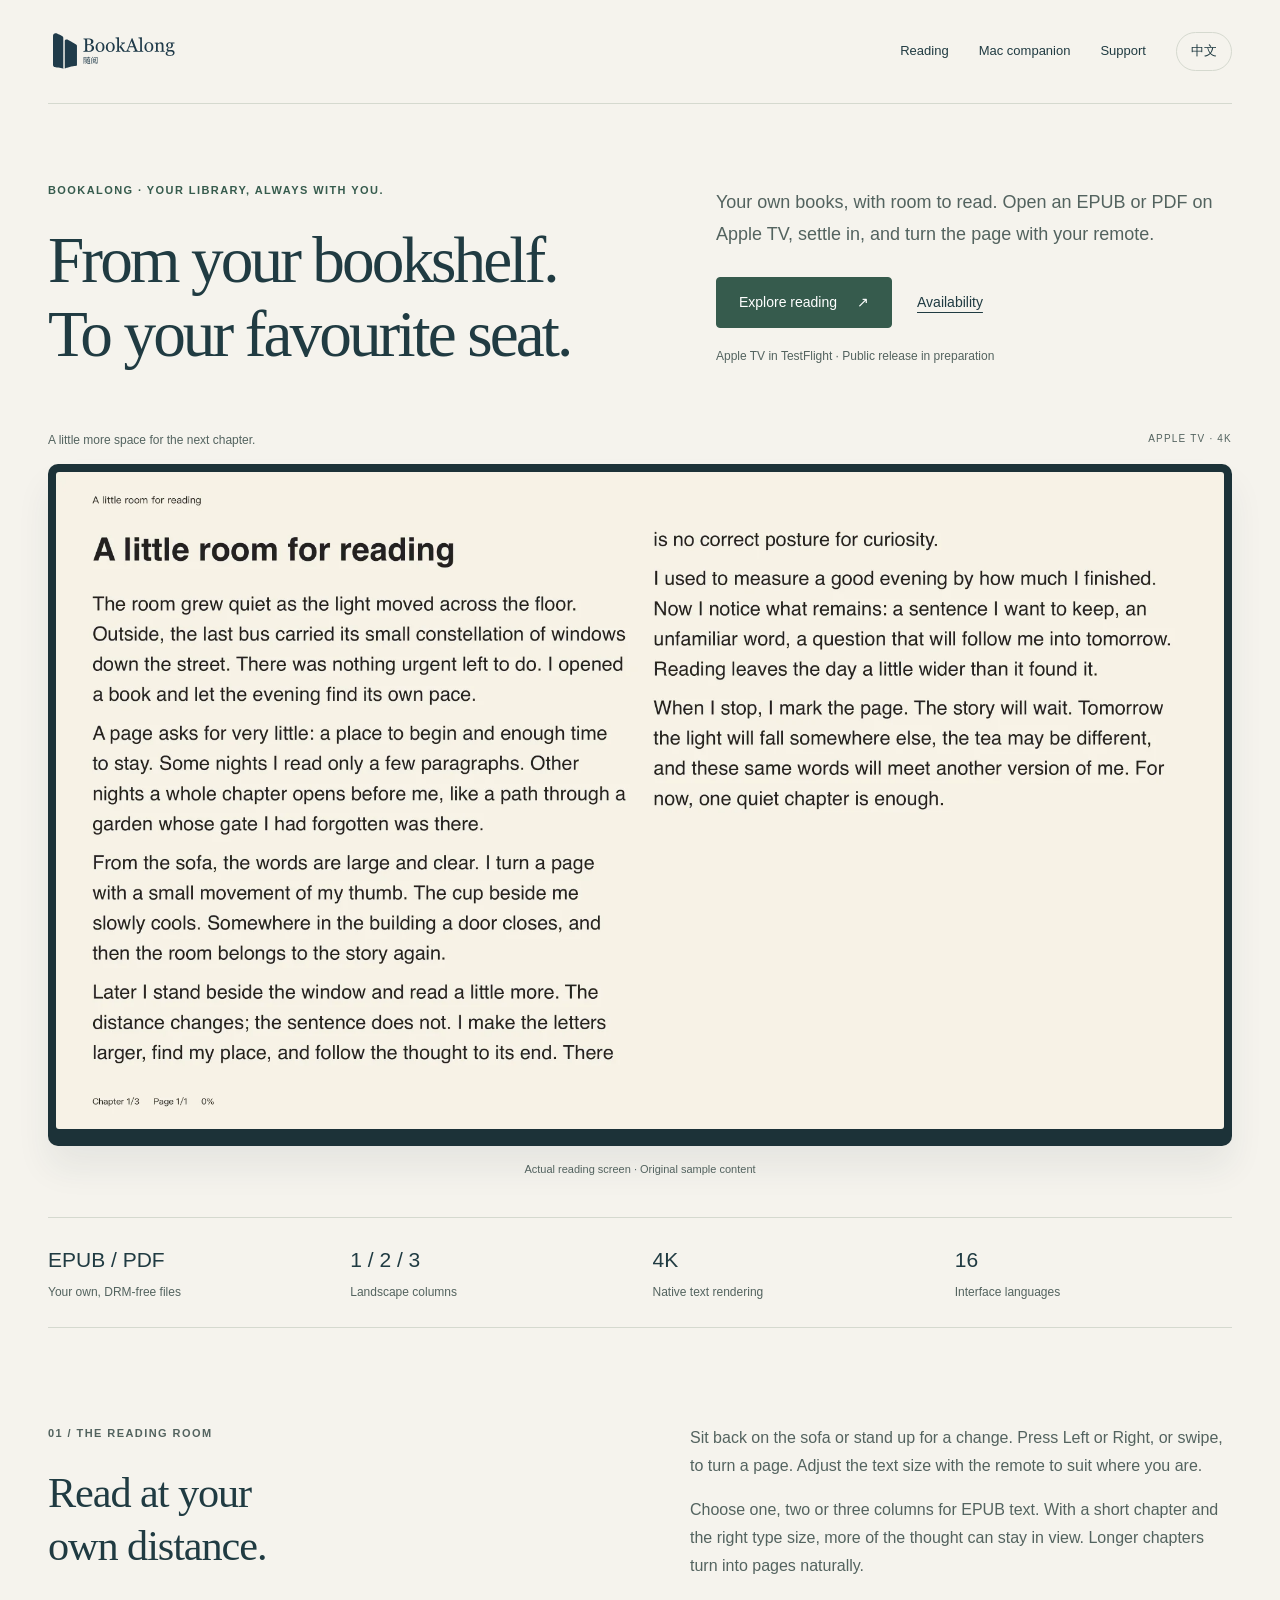
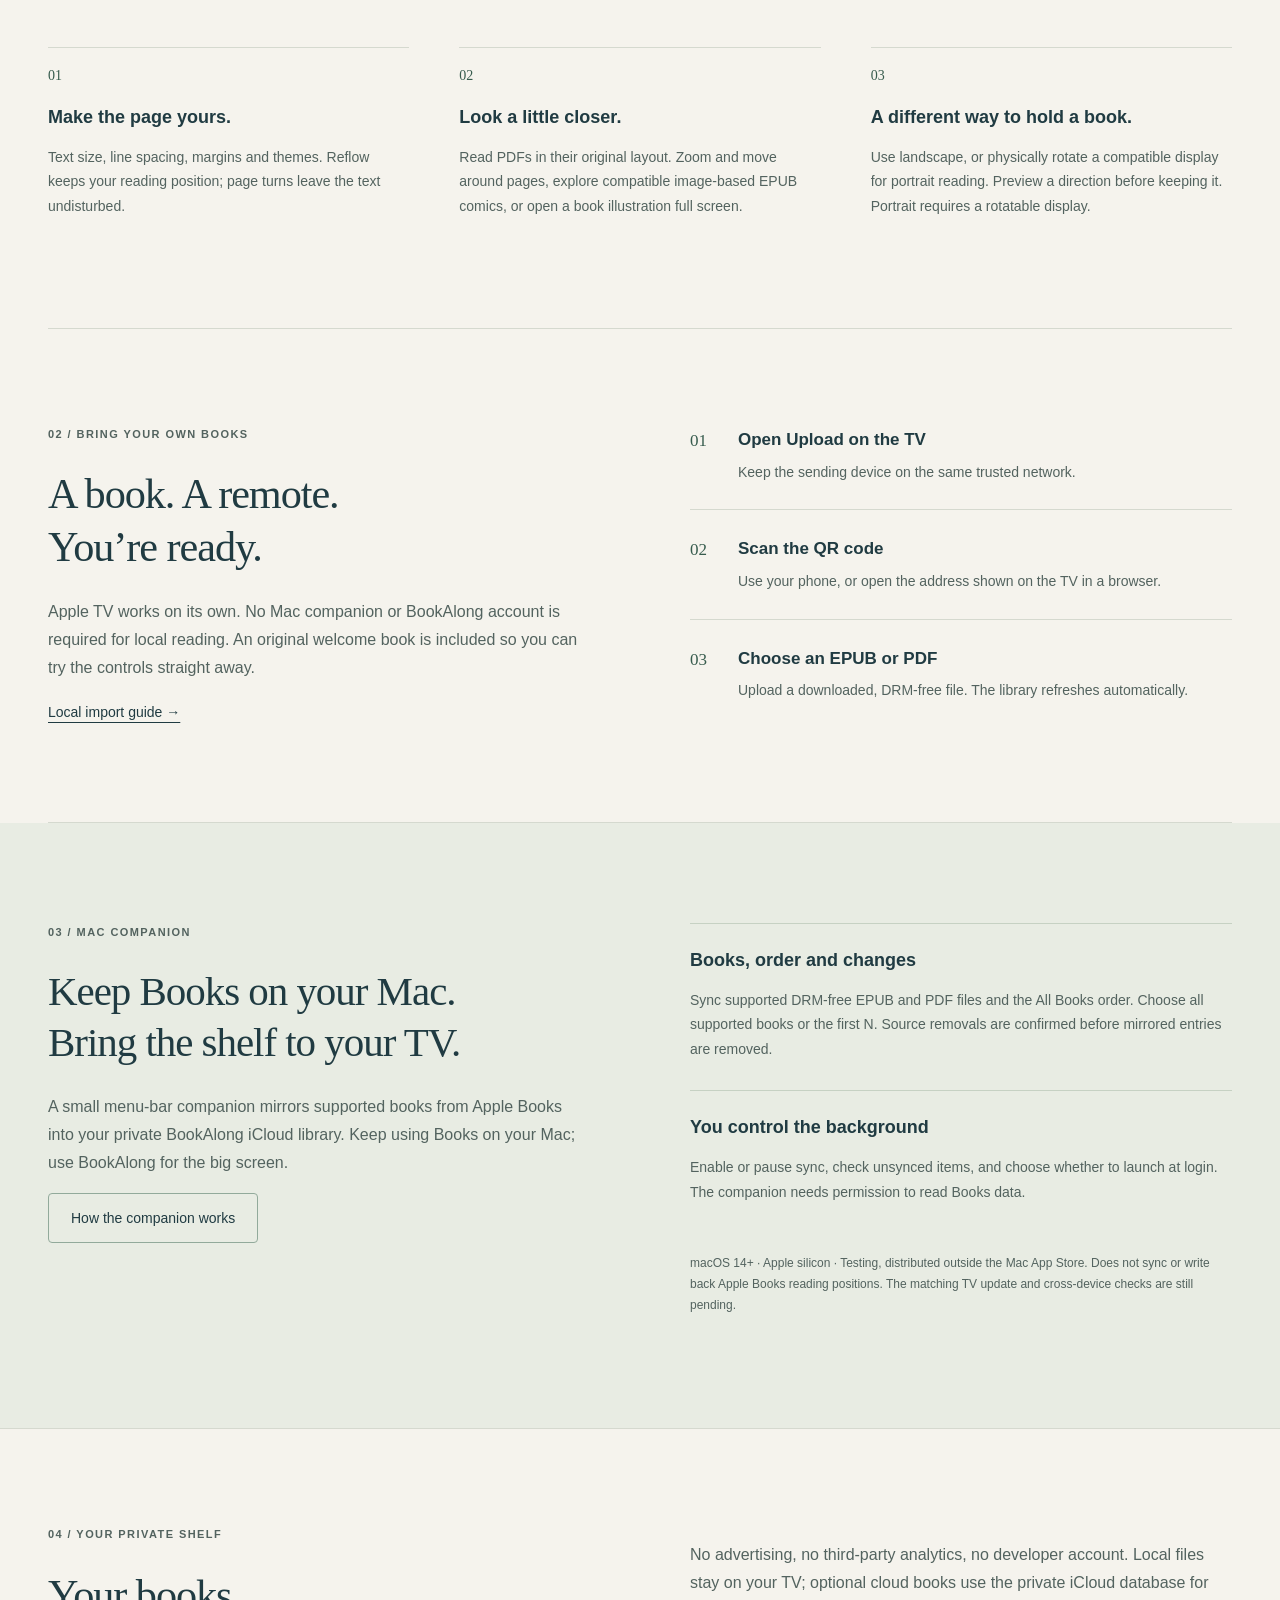
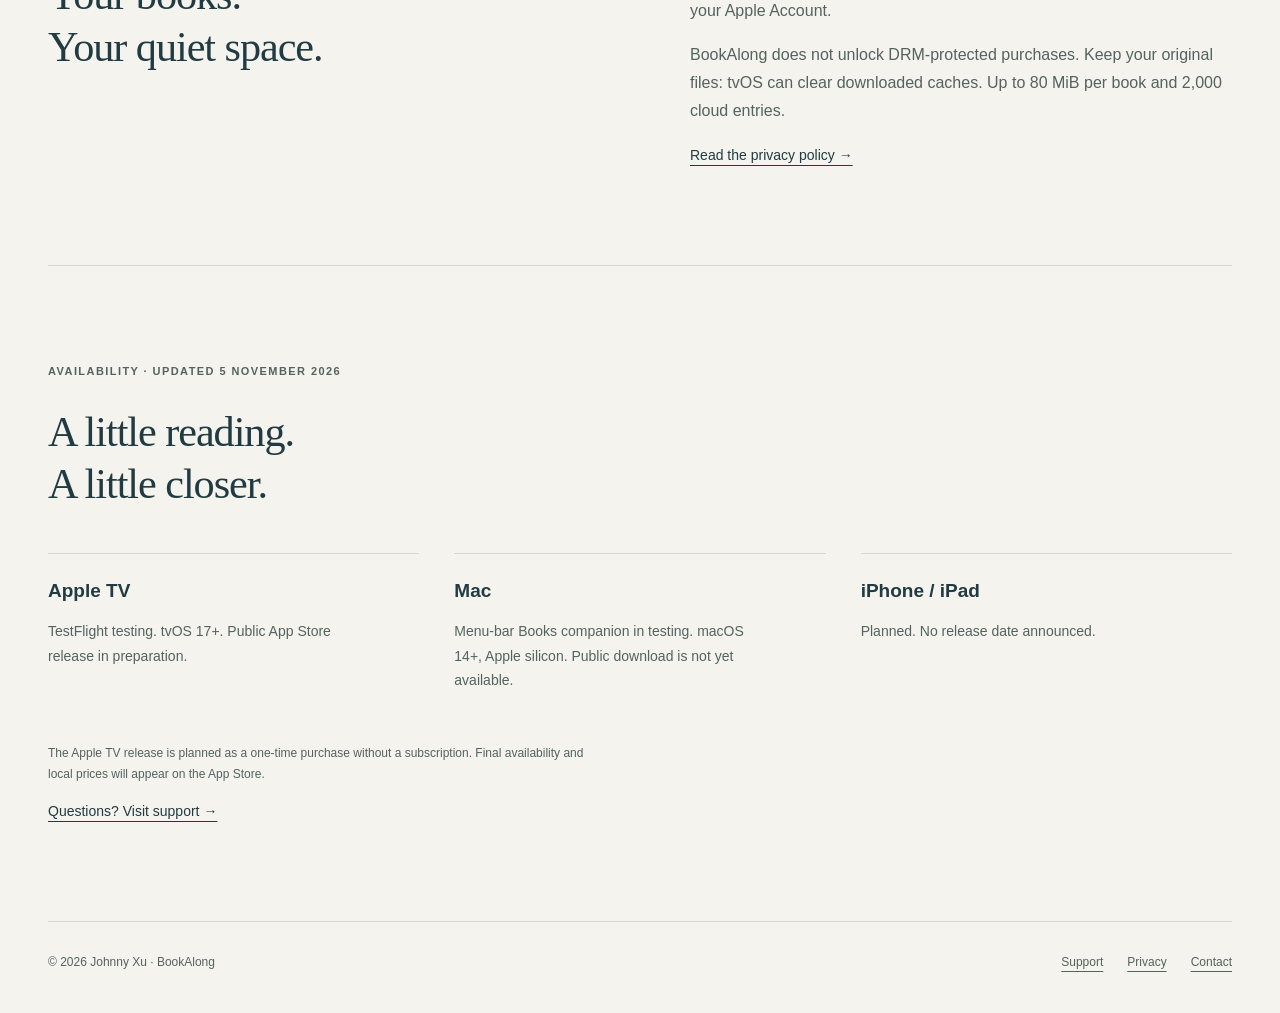
==== commit fd13de46: "Redesign BookAlong website for TV reading and Books menu-bar companion" ====
--- a/index.html
+++ b/index.html
@@ -1,142 +1,22 @@
 <!doctype html>
-<html lang="en">
-<head>
-<meta charset="utf-8">
-<meta name="viewport" content="width=device-width,initial-scale=1">
-<title>BookAlong — Your library, always with you.</title>
-<meta name="description" content="BookAlong is a personal library for your own EPUB and PDF books. Read in 4K on Apple TV, and open, organize and read books on Mac.">
-<meta name="theme-color" content="#f2f4ef">
-<link rel="canonical" href="https://xulq.github.io/tvbooks-site/">
-<link rel="icon" href="./assets/bookalong-symbol.svg">
-<link rel="stylesheet" href="./assets/site.css">
-<script src="./assets/site.js" defer></script>
-<meta property="og:title" content="BookAlong — Your library, always with you.">
-<meta property="og:description" content="BookAlong is a personal library for your own EPUB and PDF books. Read in 4K on Apple TV, and open, organize and read books on Mac.">
-<meta property="og:type" content="website">
-<meta property="og:image" content="https://xulq.github.io/tvbooks-site/assets/bookalong-share.png">
-</head>
-<body data-title-en="BookAlong — Your library, always with you." data-title-zh="BookAlong 随阅 — 你的书库，与你随行。"><a class="skip" href="#main"><span data-locale="en">Skip to content</span><span data-locale="zh">跳转到正文</span></a>
-<header class="header wrap"><a class="brand" href="./"><img src="./assets/bookalong-logo.svg" alt="BookAlong 随阅" width="160" height="47"></a>
-<nav class="nav" aria-label="Main"><a class="experience-link" href="./#experience"><span data-locale="en">Experience</span><span data-locale="zh">阅读体验</span></a><a href="./support/"><span data-locale="en">Support</span><span data-locale="zh">支持</span></a><a href="./privacy/"><span data-locale="en">Privacy</span><span data-locale="zh">隐私</span></a><button class="language" data-language-toggle type="button">中文</button>
-</nav>
-</header>
+<html lang="en"><head><meta charset="utf-8"><meta name="viewport" content="width=device-width,initial-scale=1">
+<title>BookAlong — Your books, with room to read.</title><meta name="description" content="Read your own EPUB and PDF books on Apple TV. A quiet big-screen reader, with an optional Mac Books companion."><meta name="theme-color" content="#f5f3ed">
+<link rel="canonical" href="https://xulq.github.io/tvbooks-site/"><link rel="icon" href="./assets/bookalong-symbol.svg">
+<link rel="stylesheet" href="./assets/site.css"><script src="./assets/site.js" defer></script>
+<meta property="og:title" content="BookAlong — Your books, with room to read."><meta property="og:description" content="Read your own EPUB and PDF books on Apple TV. A quiet big-screen reader, with an optional Mac Books companion."><meta property="og:type" content="website"><meta property="og:image" content="https://xulq.github.io/tvbooks-site/assets/bookalong-share.png"></head>
+<body data-title-en="BookAlong — Your books, with room to read." data-title-zh="BookAlong 随阅 — 从书架，到沙发。"><a class="skip" href="#main"><span data-locale="en" >Skip to content</span><span data-locale="zh" >跳转到正文</span></a>
+<header class="header wrap"><a class="brand" href="./"><img src="./assets/bookalong-logo.svg" alt="BookAlong 随阅" width="160" height="47"></a><nav class="nav" aria-label="Main">
+<a class="experience-link" href="./#experience"><span data-locale="en" >Reading</span><span data-locale="zh" >阅读体验</span></a><a href="./#mac"><span data-locale="en" >Mac companion</span><span data-locale="zh" >Mac 同步</span></a><a href="./support/"><span data-locale="en" >Support</span><span data-locale="zh" >支持</span></a><button class="language" type="button" data-language-toggle>中文</button></nav></header>
 <main id="main"><div class="wrap">
-<section class="hero">
-  <div>
-    <p class="eyebrow"><span data-locale="en">A personal library</span><span data-locale="zh">你的私人书库</span></p>
-    <h1 data-locale="en">Your library,<br>always with you.</h1>
-    <h1 data-locale="zh">你的书库，<br>与你随行。</h1>
-    <p class="intro" data-locale="en">Open and organize your own EPUB and PDF books on Mac. On Apple TV, give the page room to breathe and turn it with the remote.</p>
-    <p class="intro" data-locale="zh">在 Mac 上打开、整理自己的 EPUB 和 PDF。在 Apple TV 的大屏幕上，用遥控器轻轻翻过一页。</p>
-    <div class="actions">
-      <a class="button" href="#experience"><span data-locale="en">Explore Apple TV reading</span><span data-locale="zh">看看大屏阅读</span></a>
-      <a class="button secondary" href="#platforms"><span data-locale="en">Platform availability</span><span data-locale="zh">查看各端进度</span></a>
-    </div>
-  </div>
-  <figure class="hero-visual">
-    <div class="chapter-label"><span data-locale="en">Reading on Apple TV</span><span data-locale="zh">在 Apple TV 上阅读</span><span>3840 × 2160</span></div>
-    <div class="monitor">
-      <span data-locale="en"><img src="assets/bookalong-reader-en.webp" alt="An original chapter in two columns on Apple TV" width="1920" height="1080"></span>
-      <span data-locale="zh"><img src="assets/bookalong-reader-zh.webp" alt="Apple TV 4K 双栏阅读画面，展示原创示例章节" width="1920" height="1080"></span>
-    </div>
-    <figcaption class="monitor-caption"><span data-locale="en">Actual reading view · Original sample chapter</span><span data-locale="zh">实际阅读画面 · 原创示例章节</span></figcaption>
-  </figure>
-</section><div class="facts"><div><strong>4K</strong><span data-locale="en">Native text rendering</span><span data-locale="zh">原生文字渲染</span></div><div><strong>1 / 2 / 3</strong><span data-locale="en">Landscape columns</span><span data-locale="zh">横屏栏数可选</span></div><div><strong>16</strong><span data-locale="en">Interface languages</span><span data-locale="zh">种界面语言</span></div><div><strong>EPUB / PDF</strong><span data-locale="en">Your books, read locally</span><span data-locale="zh">自己的书，本地阅读</span></div></div>
-<section class="section" id="experience"><div class="section-head"><div>
-<p class="eyebrow"><span data-locale="en">01 / Apple TV · Reading</span><span data-locale="zh">01 / Apple TV · 大屏阅读</span></p>
-<h2 data-locale="en">Follow the idea.<br>Keep the context.</h2>
-<h2 data-locale="zh">一眼多读一些，<br>思路少断一些。</h2></div><div>
-<p data-locale="en">Spread the page across one, two or three columns. A suitable short chapter can fit on a single screen, keeping the beginning and the end together. Choose the text size that suits your distance from the display.</p>
-<p data-locale="zh">用一栏、两栏或三栏展开正文。长度合适的短章节，可以在一屏完整呈现，前后的内容更容易相互对照。根据观看距离调整字号，让大屏真正服务于阅读。</p>
-<p data-locale="en" class="fine">How much fits depends on chapter length, font size, spacing and display orientation. Long chapters continue naturally over multiple pages.</p>
-<p data-locale="zh" class="fine">每屏可容纳的内容取决于章节长度、字号、行距和屏幕方向；较长章节仍会正常分页。</p></div></div>
-</section>
-<section class="section split" id="portrait"><div class="portrait-stage" lang="en" aria-hidden="true"><div class="portrait-frame"><div class="portrait-page"><span class="small">BookAlong · ORIGINAL READING STUDY</span>
-<h4>Room for a quieter thought.</h4>
-<p>A page can be a place to settle. Give a thought enough room, and its shape becomes easier to see.</p>
-<p>Read the sentence, then the paragraph around it. Let the whole passage remain in view. A small connection at the beginning may find its answer near the end.</p>
-<p>There is no single right distance from a book. Sit closer for a page full of detail, or enlarge the type and let the words breathe.</p>
-<p>Turn the display, and the familiar shape returns: a tall page, a clear margin, a quiet line of text.</p>
-<p>Nothing asks for your attention except the next idea. Pause when you need to. Come back to the same place.</p><span class="small">ORIGINAL TEXT · LAYOUT ILLUSTRATION</span></div></div></div><div>
-<p class="eyebrow"><span data-locale="en">02 / Portrait reading</span><span data-locale="zh">02 / 竖屏阅读</span></p>
-<h2 data-locale="en">Turn the screen.<br>Open a bigger book.</h2>
-<h2 data-locale="zh">把屏幕转过来，<br>就是一本大号的书。</h2>
-<p data-locale="en">A physically rotated monitor becomes one generous portrait page. Switch between landscape and your preferred portrait direction with the remote, while keeping your place.</p>
-<p data-locale="zh">将显示器物理旋转后，正文以完整的竖向单页展开。用遥控器快捷切换横屏与常用竖屏方向，重排后继续留在原来的阅读位置。</p>
-<ul class="inline-list"><li><span data-locale="en">Landscape, clockwise portrait or counterclockwise portrait</span><span data-locale="zh">横屏、顺时针竖屏、逆时针竖屏</span></li><li><span data-locale="en">Text sizes from 16 output pixels, with a near-reading preset</span><span data-locale="zh">字号低至 16 输出像素，另有近距离阅读预设</span></li><li><span data-locale="en">Preview a direction and confirm, or let it safely revert</span><span data-locale="zh">切换先预览，确认保留或自动恢复</span></li>
-</ul>
-<p data-locale="en" class="fine">Portrait requires a display that can be physically rotated. Page illustration uses original text.</p>
-<p data-locale="zh" class="fine">竖屏需要能够物理旋转的显示器。上方为原创文字排版示意。</p></div>
-</section>
-<section class="section"><div class="section-head"><div>
-<p class="eyebrow"><span data-locale="en">03 / Remote controls</span><span data-locale="zh">03 / 遥控器操作</span></p>
-<h2 data-locale="en">Seated or standing.<br>Near or far.</h2>
-<h2 data-locale="zh">坐着读，站着读。<br>远看近看，都自在。</h2></div>
-<p data-locale="en">Keep the Apple TV remote in hand and change position whenever you like. Turn pages while seated or standing, without reaching for a keyboard or mouse on a desk. Read up close or from farther away, adjusting the text size with the remote to suit your distance. BookAlong brings that freedom to your own books, with clear typography and quiet pages.</p>
-<p data-locale="zh">Apple TV 遥控器握在手里，想换个姿势就换个姿势。坐着或站着，都能随手翻页，不必伸手去够桌上的键盘和鼠标。远看、近看都可以，用遥控器调整字号，让文字大小适合你的观看距离。BookAlong 用清晰的文字、干净的页面，让你自在地阅读自己的书。</p></div><div class="remote-strip"><div><div class="remote-key"><span class="key">←</span><span class="key">→</span></div>
-<h3 data-locale="en">A page at your fingertips</h3>
-<h3 data-locale="zh">随手翻页</h3>
-<p data-locale="en">Press Left or Right, or swipe on the remote to turn pages. Page turns stay quiet, with no control hints appearing over the text.</p>
-<p data-locale="zh">遥控器上轻按左右方向键，或左右滑动，就能翻页。翻页时不弹出操作提示，让注意力留在文字上。</p></div><div><div class="remote-key"><span class="key">A−</span><span class="key">A+</span></div>
-<h3 data-locale="en">Your kind of page</h3>
-<h3 data-locale="zh">读成喜欢的样子</h3>
-<p data-locale="en">Read closer or farther away. Adjust text size with the remote to suit your distance, then choose spacing, margins and theme. Reflow keeps your reading position.</p>
-<p data-locale="zh">近看时调小字号，远看时放大文字，遥控器随手就能调整。还可选择行距、页边距与主题，重排保留阅读位置。</p></div><div><div class="remote-key"><span class="key">⌕</span><span class="key">≡</span></div>
-<h3 data-locale="en">Find your next thought</h3>
-<h3 data-locale="zh">快速找到，随时继续</h3>
-<p data-locale="en">Search titles and authors in a grid or list. Open contents, add bookmarks and continue where you left off.</p>
-<p data-locale="zh">网格或列表管理书库，按书名和作者搜索；用目录、书签与继续阅读回到想读的位置。</p></div></div>
-</section>
-<section class="section split" id="formats">
-  <div>
-    <p class="eyebrow"><span data-locale="en">04 / Your own books</span><span data-locale="zh">04 / 自己的书</span></p>
-    <h2 data-locale="en">Bring your books to the big screen.</h2>
-    <h2 data-locale="zh">把自己的书带上大屏。</h2>
-    <p data-locale="en">Read DRM-free EPUB, PDF and supported image-based EPUB comics. Reflow the text in an EPUB, or zoom in and pan across a PDF or comic page.</p>
-    <p data-locale="zh">阅读无 DRM 的 EPUB、PDF 和兼容的图片型 EPUB 漫画。EPUB 正文可重排，PDF 和漫画可放大、移动页面。</p>
-    <p data-locale="en">Open local upload on Apple TV, then scan the code or open the address on a phone or Mac on the same network. Choose your downloaded files and start reading on the TV.</p>
-    <p data-locale="zh">在 Apple TV 打开本地上传，用同一网络下的手机扫码，或在 Mac 上打开电视显示的网址。选择已下载的文件，就能在电视上阅读。</p>
-    <a href="support/#import"><span data-locale="en">Read the import guide →</span><span data-locale="zh">查看导入说明 →</span></a>
-  </div>
-  <figure class="library-preview">
-    <img src="assets/bookalong-tv-library.webp" alt="BookAlong 随阅 on Apple TV, showing the library with the original welcome book" width="1600" height="900" loading="lazy">
-    <figcaption class="monitor-caption"><span data-locale="en">BookAlong on Apple TV · Chinese interface</span><span data-locale="zh">Apple TV 版随阅 · 书库界面</span></figcaption>
-  </figure>
-</section>
-<section class="section split" id="mac">
-  <div>
-    <p class="eyebrow"><span data-locale="en">05 / Mac · Library and reader</span><span data-locale="zh">05 / Mac · 书库与阅读</span></p>
-    <h2 data-locale="en">Open a book.<br>Make it part of your library.</h2>
-    <h2 data-locale="zh">打开一本，<br>收好一本。</h2>
-    <p data-locale="en">Open an EPUB or PDF from Finder, or drop it into BookAlong. The book is added to your library as it opens, and your original file stays where it is.</p>
-    <p data-locale="zh">从 Finder 打开 EPUB 或 PDF，或把文件拖进随阅。书籍打开时自动入库，原文件仍留在原处。</p>
-    <a href="support/#mac"><span data-locale="en">See the Mac guide →</span><span data-locale="zh">查看 Mac 使用说明 →</span></a>
-  </div>
-  <ul class="inline-list mac-features">
-    <li><strong data-locale="en">Open and read</strong><strong data-locale="zh">打开就能读</strong><span data-locale="en">Return to saved reading positions and bookmarks.</span><span data-locale="zh">从上次读到的位置或保存的书签继续。</span></li>
-    <li><strong data-locale="en">Organize with collections</strong><strong data-locale="zh">用集合整理</strong><span data-locale="en">Put a book in several collections with a single library copy.</span><span data-locale="zh">同一本书可以加入多个集合，书库只保留一份副本。</span></li>
-    <li><strong data-locale="en">Make the page yours</strong><strong data-locale="zh">按习惯排版</strong><span data-locale="en">Adjust type, spacing and themes, or settle into full-screen reading.</span><span data-locale="zh">调整字体、间距与主题，也可以切到全屏专心阅读。</span></li>
-  </ul>
-</section>
-<section class="section" id="platforms">
-  <span id="pricing"></span>
-  <p class="eyebrow"><span data-locale="en">Availability</span><span data-locale="zh">各端进度</span></p>
-  <h2 data-locale="en">Where BookAlong stands today.</h2>
-  <h2 data-locale="zh">随阅走到哪一步了？</h2>
-  <dl class="platform-list">
-    <div><dt>Apple TV</dt><dd data-locale="en">Internal TestFlight testing on tvOS 17 or later. Public release is pending.</dd><dd data-locale="zh">已进入 TestFlight 内测，支持 tvOS 17 或更高版本。正式版待发布。</dd></div>
-    <div><dt>Mac</dt><dd data-locale="en">Local library and reader tested on Apple silicon. Requires macOS 14 or later. Public release is pending.</dd><dd data-locale="zh">本地书库和阅读功能已在 Apple 芯片 Mac 上验证，要求 macOS 14 或更高版本。正式版待发布。</dd></div>
-    <div><dt>iPhone / iPad</dt><dd data-locale="en">Planned.</dd><dd data-locale="zh">规划中。</dd></div>
-  </dl>
-  <p data-locale="en">The Mac test build has restored a book, its reading position and a bookmark from iCloud. We are still verifying that reading can continue between Mac and Apple TV.</p>
-  <p data-locale="zh">Mac 测试版已验证可从 iCloud 恢复书籍、阅读位置和书签。Mac 与 Apple TV 之间的接续阅读仍待实机验证。</p>
-  <p class="fine" data-locale="en">Updated <time datetime="2026-11-04">November 4, 2026</time>. The planned Apple TV release is a one-time purchase with no subscription. Local pricing will appear on the App Store when it is released.</p>
-  <p class="fine" data-locale="zh"><time datetime="2026-11-04">2026 年 11 月 4 日</time>更新。Apple TV 正式版计划一次买断，无订阅，价格以上架后的当地 App Store 为准。</p>
-</section></div>
-</main>
-<footer class="footer wrap"><div>© 2026 Johnny Xu · BookAlong</div>
-<nav><a href="./support/"><span data-locale="en">Support</span><span data-locale="zh">支持</span></a><a href="./privacy/"><span data-locale="en">Privacy policy</span><span data-locale="zh">隐私政策</span></a>
-</nav>
-</footer>
-</body>
-</html>
+<section class="hero"><div><p class="eyebrow"><span data-locale="en" >BookAlong · Your library, always with you.</span><span data-locale="zh" >BookAlong 随阅 · 你的书库，与你随行。</span></p>
+<h1><span data-locale="en" >From your bookshelf.<br>To your favourite seat.</span><span data-locale="zh" >从书架，<br>到沙发。</span></h1></div><div class="hero-copy"><p data-locale="en" class="intro">Your own books, with room to read. Open an EPUB or PDF on Apple TV, settle in, and turn the page with your remote.</p><p data-locale="zh" class="intro">把自己的书，读在更大的屏幕上。<br>在 Apple TV 打开 EPUB 或 PDF，选个舒服的位置，用遥控器慢慢翻页。</p>
+<div class="actions"><a class="button" href="#experience"><span data-locale="en" >Explore reading</span><span data-locale="zh" >看看大屏阅读</span> <span aria-hidden="true">↗</span></a><a class="text-link" href="#platforms"><span data-locale="en" >Availability</span><span data-locale="zh" >查看发布进度</span></a></div><p class="fine"><span data-locale="en" >Apple TV in TestFlight · Public release in preparation</span><span data-locale="zh" >Apple TV 正在 TestFlight 测试 · 正式版准备中</span></p></div></section>
+<figure class="hero-visual"><div class="image-label"><span data-locale="en" >A little more space for the next chapter.</span><span data-locale="zh" >给下一章，多一点空间。</span><span>APPLE TV · 4K</span></div><div class="reader-frame"><img data-locale="en" src="./assets/bookalong-reader-en.webp" alt="Actual BookAlong two-column reading screen with an original sample chapter" width="1920" height="1080" fetchpriority="high"><img data-locale="zh" src="./assets/bookalong-reader-zh.webp" alt="BookAlong 双栏实际阅读画面，展示原创示例章节" width="1920" height="1080" fetchpriority="high"></div><figcaption><span data-locale="en" >Actual reading screen · Original sample content</span><span data-locale="zh" >实际阅读画面 · 原创示例内容</span></figcaption></figure>
+<div class="facts"><div><strong>EPUB / PDF</strong><span data-locale="en" >Your own, DRM-free files</span><span data-locale="zh" >自己的无 DRM 书籍</span></div><div><strong>1 / 2 / 3</strong><span data-locale="en" >Landscape columns</span><span data-locale="zh" >横屏栏数可选</span></div><div><strong>4K</strong><span data-locale="en" >Native text rendering</span><span data-locale="zh" >原生文字渲染</span></div><div><strong>16</strong><span data-locale="en" >Interface languages</span><span data-locale="zh" >种界面语言</span></div></div>
+<section class="section" id="experience"><div class="section-head"><div><p class="eyebrow">01 / <span data-locale="en" >The reading room</span><span data-locale="zh" >大屏阅读</span></p><h2><span data-locale="en" >Read at your<br>own distance.</span><span data-locale="zh" >远一点，近一点。<br>都读得自在。</span></h2></div><div><p data-locale="en" >Sit back on the sofa or stand up for a change. Press Left or Right, or swipe, to turn a page. Adjust the text size with the remote to suit where you are.</p><p data-locale="zh" >坐着读，或站起来接着读。轻按左右方向键，或左右滑动，就能翻页。用遥控器调整字号，找到适合观看距离的文字大小。</p><p data-locale="en" >Choose one, two or three columns for EPUB text. With a short chapter and the right type size, more of the thought can stay in view. Longer chapters turn into pages naturally.</p><p data-locale="zh" >EPUB 正文可选一栏、两栏或三栏。长度合适的短章节，用适合的字号可以一屏读完，前后的内容更容易对照；较长章节仍会自然分页。</p></div></div>
+<div class="reading-details"><article><span class="number">01</span><h3><span data-locale="en" >Make the page yours.</span><span data-locale="zh" >把页面调成喜欢的样子。</span></h3><p data-locale="en" >Text size, line spacing, margins and themes. Reflow keeps your reading position; page turns leave the text undisturbed.</p><p data-locale="zh" >字号、行距、页边距与主题随你调整。重排保留阅读位置，翻页时不弹出操作提示。</p></article><article><span class="number">02</span><h3><span data-locale="en" >Look a little closer.</span><span data-locale="zh" >图文，都能细看。</span></h3><p data-locale="en" >Read PDFs in their original layout. Zoom and move around pages, explore compatible image-based EPUB comics, or open a book illustration full screen.</p><p data-locale="zh" >PDF 保留原版布局，可缩放和移动；兼容的图片型 EPUB 漫画支持多页阅读，正文插图也能打开全屏细看。</p></article><article><span class="number">03</span><h3><span data-locale="en" >A different way to hold a book.</span><span data-locale="zh" >换个方向，继续读。</span></h3><p data-locale="en" >Use landscape, or physically rotate a compatible display for portrait reading. Preview a direction before keeping it. Portrait requires a rotatable display.</p><p data-locale="zh" >横屏展开阅读，也可物理旋转兼容的显示器，读成一本大号的书。方向切换先预览再确认；竖屏需要可旋转的显示器。</p></article></div></section>
+<section class="section split" id="import"><div><p class="eyebrow">02 / <span data-locale="en" >Bring your own books</span><span data-locale="zh" >带上自己的书</span></p><h2><span data-locale="en" >A book. A remote.<br>You’re ready.</span><span data-locale="zh" >一本书，一个遥控器。<br>开始读吧。</span></h2><p data-locale="en" >Apple TV works on its own. No Mac companion or BookAlong account is required for local reading. An original welcome book is included so you can try the controls straight away.</p><p data-locale="zh" >Apple TV 可以独立使用。本地阅读无需 Mac 同步工具，也不必注册随阅账号。内置原创入门书，打开就能试试阅读与遥控器操作。</p><a class="text-link" href="./support/#import"><span data-locale="en" >Local import guide →</span><span data-locale="zh" >查看本地导入说明 →</span></a></div><ol class="steps"><li><strong><span data-locale="en" >Open Upload on the TV</span><span data-locale="zh" >在电视上打开「上传」</span></strong><p data-locale="en" >Keep the sending device on the same trusted network.</p><p data-locale="zh" >让手机或电脑与电视连接同一可信网络。</p></li><li><strong><span data-locale="en" >Scan the QR code</span><span data-locale="zh" >扫码或打开电视网址</span></strong><p data-locale="en" >Use your phone, or open the address shown on the TV in a browser.</p><p data-locale="zh" >用手机扫描二维码，或在浏览器输入电视上显示的地址。</p></li><li><strong><span data-locale="en" >Choose an EPUB or PDF</span><span data-locale="zh" >选择 EPUB 或 PDF</span></strong><p data-locale="en" >Upload a downloaded, DRM-free file. The library refreshes automatically.</p><p data-locale="zh" >上传已下载、无 DRM 的文件，电视书库会自动刷新。</p></li></ol></section>
+</div><section class="mac-band" id="mac"><div class="wrap split"><div><p class="eyebrow">03 / <span data-locale="en" >Mac companion</span><span data-locale="zh" >Mac 后台同步</span></p><h2><span data-locale="en" >Keep Books on your Mac.<br>Bring the shelf to your TV.</span><span data-locale="zh" >Books 留在 Mac。<br>书架，来到电视。</span></h2><p data-locale="en" >A small menu-bar companion mirrors supported books from Apple Books into your private BookAlong iCloud library. Keep using Books on your Mac; use BookAlong for the big screen.</p><p data-locale="zh" >一个轻巧的菜单栏工具，把 Apple Books 中支持的书籍同步到随阅私有 iCloud 书库。Mac 上继续使用 Books，大屏上交给随阅。</p><a class="button secondary" href="./support/#mac"><span data-locale="en" >How the companion works</span><span data-locale="zh" >了解同步与权限</span></a></div><div class="mac-notes"><div><h3><span data-locale="en" >Books, order and changes</span><span data-locale="zh" >书籍、顺序与变化</span></h3><p data-locale="en" >Sync supported DRM-free EPUB and PDF files and the All Books order. Choose all supported books or the first N. Source removals are confirmed before mirrored entries are removed.</p><p data-locale="zh" >同步无 DRM EPUB、PDF 与「全部书籍」顺序，可选择全部或前 N 本。来源移除经过确认后，才移除对应的镜像书目。</p></div><div><h3><span data-locale="en" >You control the background</span><span data-locale="zh" >后台运行，由你掌握</span></h3><p data-locale="en" >Enable or pause sync, check unsynced items, and choose whether to launch at login. The companion needs permission to read Books data.</p><p data-locale="zh" >自主开启、暂停同步，查看未同步项，并选择是否登录时启动。工具需要你授权读取 Books 数据。</p></div><p class="fine"><span data-locale="en" >macOS 14+ · Apple silicon · Testing, distributed outside the Mac App Store. Does not sync or write back Apple Books reading positions. The matching TV update and cross-device checks are still pending.</span><span data-locale="zh" >macOS 14 起 · Apple 芯片 · 测试中，采用 Mac App Store 外分发。不同步或写回 Apple Books 阅读进度。配套电视更新与跨设备验证仍待完成。</span></p></div></div></section>
+<div class="wrap"><section class="section split" id="privacy"><div><p class="eyebrow">04 / <span data-locale="en" >Your private shelf</span><span data-locale="zh" >自己的私人书库</span></p><h2><span data-locale="en" >Your books.<br>Your quiet space.</span><span data-locale="zh" >自己的书。<br>安静地读。</span></h2></div><div><p data-locale="en" >No advertising, no third-party analytics, no developer account. Local files stay on your TV; optional cloud books use the private iCloud database for your Apple Account.</p><p data-locale="zh" >没有广告、第三方分析或开发者账号。本地书籍保存在电视上；可选云书库使用你 Apple 账户对应的 iCloud 私有数据库。</p><p data-locale="en" >BookAlong does not unlock DRM-protected purchases. Keep your original files: tvOS can clear downloaded caches. Up to 80 MiB per book and 2,000 cloud entries.</p><p data-locale="zh" >随阅不解锁 DRM 购书。请保留原文件：tvOS 可能清理已下载的缓存。单本上限 80 MiB，云书目上限 2,000 本。</p><a class="text-link" href="./privacy/"><span data-locale="en" >Read the privacy policy →</span><span data-locale="zh" >阅读隐私政策 →</span></a></div></section>
+<section class="section availability" id="platforms"><p class="eyebrow"><span data-locale="en" >Availability · Updated 5 November 2026</span><span data-locale="zh" >发布进度 · 2026 年 11 月 5 日更新</span></p><h2><span data-locale="en" >A little reading.<br>A little closer.</span><span data-locale="zh" >下一页，<br>离你更近。</span></h2><dl class="platform-list"><div><dt>Apple TV</dt><dd><span data-locale="en" >TestFlight testing. tvOS 17+. Public App Store release in preparation.</span><span data-locale="zh" >TestFlight 测试中。支持 tvOS 17 起，正在准备 App Store 正式版。</span></dd></div><div><dt>Mac</dt><dd><span data-locale="en" >Menu-bar Books companion in testing. macOS 14+, Apple silicon. Public download is not yet available.</span><span data-locale="zh" >Books 菜单栏同步工具测试中。macOS 14 起、Apple 芯片。尚未提供公开下载。</span></dd></div><div><dt>iPhone / iPad</dt><dd><span data-locale="en" >Planned. No release date announced.</span><span data-locale="zh" >规划中，尚未公布发布日期。</span></dd></div></dl><p class="fine"><span data-locale="en" >The Apple TV release is planned as a one-time purchase without a subscription. Final availability and local prices will appear on the App Store.</span><span data-locale="zh" >Apple TV 正式版计划一次买断，无订阅。最终销售范围与当地价格以上架后的 App Store 为准。</span></p><a class="text-link" href="./support/"><span data-locale="en" >Questions? Visit support →</span><span data-locale="zh" >使用说明与常见问题 →</span></a></section></div></main>
+<footer class="footer wrap"><div>© 2026 Johnny Xu · BookAlong</div><nav><a href="./support/"><span data-locale="en" >Support</span><span data-locale="zh" >使用支持</span></a><a href="./privacy/"><span data-locale="en" >Privacy</span><span data-locale="zh" >隐私政策</span></a><a href="mailto:xiaoqiang.xlq@gmail.com"><span data-locale="en" >Contact</span><span data-locale="zh" >联系我们</span></a></nav></footer></body></html>
--- a/assets/site.css
+++ b/assets/site.css
@@ -1,131 +1,5 @@
-:root{--paper:#f2f4ef;--ink:#203b4a;--accent:#36594e;--muted:#4d615d;--line:#cdd8d0;--sage:#8ea99b;--panel:#e4ebe3;--dark:#142933;--serif:Georgia,'Songti SC','Noto Serif SC',serif;--sans:Inter,-apple-system,BlinkMacSystemFont,'Segoe UI','PingFang SC',sans-serif}
-*{box-sizing:border-box}
-img{max-width:100%;height:auto}
-html{scroll-behavior:smooth;scroll-padding-top:95px}
-body{margin:0;background:var(--paper);color:var(--ink);font:17px/1.7 var(--sans);-webkit-font-smoothing:antialiased}
-a{color:inherit;text-underline-offset:4px}
-button{font:inherit}
-button,a{-webkit-tap-highlight-color:transparent}
-a:focus-visible,button:focus-visible,summary:focus-visible{outline:3px solid var(--ink);outline-offset:5px}
-[data-locale]{display:none!important}
-html[lang=en] [data-locale=en],html[lang=zh-Hans] [data-locale=zh]{display:revert!important}
-.wrap{width:min(1280px,calc(100% - 96px));margin:auto}
-.skip{position:absolute;left:16px;top:-100px;padding:10px 16px;background:white;z-index:5}
-.skip:focus{top:10px}
-.header{height:94px;display:flex;align-items:center;justify-content:space-between;border-bottom:1px solid var(--line);gap:20px}
-.brand{display:block;flex:none}
-.brand img{display:block;width:160px;height:auto}
-.nav{display:flex;gap:28px;align-items:center;font-size:14px}
-.nav a{text-decoration:none}
-.nav a:hover{text-decoration:underline}
-.language{border:1px solid var(--line);border-radius:50px;background:transparent;color:inherit;padding:7px 12px;cursor:pointer}
-.eyebrow{display:block;text-transform:uppercase;letter-spacing:.15em;font-size:12px;font-weight:650;color:var(--accent);margin:0 0 20px}
-.hero{padding:74px 0 64px;display:grid;grid-template-columns:1fr 1.2fr;gap:32px;align-items:center}
-.hero h1{font:clamp(48px,5.2vw,78px)/1.08 var(--serif);letter-spacing:-.045em;margin:0 0 26px;font-weight:400}
-html[lang=zh-Hans] .hero h1{line-height:1.25;letter-spacing:-.04em}
-.hero .intro{color:var(--muted);font-size:18px;max-width:440px;margin:0 0 30px}
-.button{display:inline-flex;justify-content:center;align-items:center;gap:9px;background:var(--accent);color:#fff;border-radius:6px;padding:13px 21px;text-decoration:none;font-size:15px;border:1px solid var(--accent)}
-.button:hover{background:var(--ink)}
-.button.secondary:hover,.language:hover{background:var(--panel)}
-.button.secondary{background:transparent;color:var(--accent);border-color:var(--line)}
-.actions{display:flex;gap:12px;flex-wrap:wrap}
-.hero-visual{margin:0;min-width:0;padding:25px 0 45px}
-.monitor{background:var(--dark);padding:10px;border-radius:13px;box-shadow:0 28px 45px #163b3521;position:relative}
-.monitor img{width:100%;display:block;border-radius:3px}
-.monitor:after{content:'';position:absolute;width:25%;height:8px;border-radius:0 0 10px 10px;background:var(--dark);bottom:-8px;left:37.5%}
-.monitor-caption{font-size:12px;color:var(--muted);text-align:center;margin:23px 16px 0}
-.chapter-label{display:flex;justify-content:space-between;margin-bottom:13px;font-size:11px;letter-spacing:.08em;text-transform:uppercase;color:var(--accent)}
-.facts{border-top:1px solid var(--line);border-bottom:1px solid var(--line);display:grid;grid-template-columns:repeat(4,1fr);padding:26px 0;gap:24px}
-.facts strong{display:block;font-size:22px;font-weight:500;letter-spacing:-.04em}
-.facts span{font-size:12px;color:var(--muted)}
-.section{padding:92px 0;border-bottom:1px solid var(--line)}
-h2{font:clamp(34px,3.7vw,52px)/1.2 var(--serif);font-weight:400;letter-spacing:-.03em;margin:0 0 22px}
-h3{font-size:21px;line-height:1.4;font-weight:550;letter-spacing:-.025em;margin:0 0 12px}
-.library-preview{margin:0}
-.library-preview img{display:block;width:100%;height:auto;border:8px solid var(--dark);border-radius:12px}
-.library-preview .monitor-caption{margin-top:13px}
-.mac-features{margin:0}
-.mac-features li{padding:17px 0}
-.mac-features strong{display:block;font-size:17px;margin-bottom:3px}
-.mac-features span,.platform-list dd{color:var(--muted)}
-.platform-list{display:grid;grid-template-columns:repeat(3,minmax(0,1fr));gap:28px;margin:34px 0}
-.platform-list>div{padding:17px 18px;background:var(--panel);border-top:3px solid var(--sage)}
-.platform-list dt{font-size:20px;font-weight:650}
-.platform-list dd{margin:5px 0 0;font-size:15px}
-#platforms p:not(.eyebrow){max-width:760px}
-.section p:not(.eyebrow){color:var(--muted);max-width:540px}
-.section-head{display:grid;grid-template-columns:1fr 1fr;gap:80px;align-items:start}
-.split{display:grid;grid-template-columns:1fr 1fr;gap:90px;align-items:center}
-.portrait-stage{min-height:530px;background:var(--panel);border-radius:12px;display:flex;justify-content:center;align-items:center;padding:35px}
-.portrait-frame{width:252px;max-width:80%;height:446px;background:var(--dark);border:9px solid var(--dark);border-radius:10px;box-shadow:0 20px 35px #263e4026;overflow:hidden}
-.portrait-page{height:100%;padding:22px 18px;background:#f7f0e2;font-family:var(--serif);font-size:8px;line-height:1.9;color:#252b27}
-.portrait-page h4{font-size:17px;line-height:1.3;font-weight:400;margin:22px 0 18px}
-.portrait-page .small{font:6px var(--sans);color:#55625b}
-.portrait-page p{color:#252b27;margin:0 0 12px}
-.inline-list{padding:0;list-style:none;margin:28px 0 0}
-.inline-list li{padding:13px 0;border-top:1px solid var(--line);font-size:15px}
-.remote-strip{display:grid;grid-template-columns:repeat(3,1fr);gap:42px;margin-top:44px}
-.remote-key{height:64px;display:flex;align-items:center;gap:9px;font-size:25px;margin-bottom:20px}
-.key{display:inline-grid;place-items:center;border:1px solid #b5c5bf;border-radius:10px;min-width:44px;height:44px;font-size:21px;padding:0 10px}
-.remote-strip p{font-size:15px}
-.footer{padding:32px 0 46px;display:flex;justify-content:space-between;gap:30px;align-items:center;font-size:12px;color:var(--muted)}
-.footer nav{display:flex;gap:22px}
-.page-title{padding:65px 0 30px;border-bottom:1px solid var(--line)}
-.page-title h1{font:54px/1.1 var(--serif);font-weight:400;letter-spacing:-.035em;margin:12px 0 20px}
-.document{max-width:790px;margin:45px auto 90px}
-.document h2{font:27px/1.3 var(--serif);margin:38px 0 14px}
-.document p,.document li{font-size:16px;color:var(--muted)}
-.contact-box{padding:26px 30px;background:var(--panel);border-radius:10px;margin-bottom:40px}
-.contact-box strong{display:block;font-size:23px;margin-bottom:8px}
-.contact-box p{margin:8px 0}
-.document details{padding:20px 0;border-bottom:1px solid var(--line)}
-.document summary{cursor:pointer;font-weight:550;font-size:18px}
-.document details p{margin-bottom:6px}
-.fine{font-size:13px!important;color:var(--muted)}
-@media(min-width:1500px){.hero{padding-top:110px;padding-bottom:90px}
-}
-@media(max-width:950px){.wrap{width:calc(100% - 48px)}
-.hero{grid-template-columns:1fr;gap:22px;padding-top:46px}
-.hero h1{max-width:700px}
-.hero .intro{max-width:620px}
-.hero-visual{max-width:760px;padding-bottom:25px}
-.section-head,.split{gap:34px}
-.remote-strip{gap:24px}
-.section{padding:64px 0}
-.nav{gap:18px}
-.portrait-stage{min-height:510px}
-.section-head{grid-template-columns:1fr 1fr}
-}
-@media(max-width:600px){.wrap{width:calc(100% - 36px)}
-.header{height:76px;gap:10px}
-.brand img{width:110px}
-.nav{gap:12px;font-size:12px}
-.nav .experience-link{display:none}
-.platform-list{grid-template-columns:1fr;gap:12px}
-.language{padding:5px 9px;font-size:11px}
-.hero h1{font-size:clamp(38px,10.5vw,48px)}
-.hero{padding-top:40px}
-.hero .intro{font-size:16px}
-.hero-visual{padding-top:10px}
-.facts{grid-template-columns:repeat(2,1fr);gap:23px}
-.facts strong{font-size:21px}
-.section-head,.split{grid-template-columns:1fr;gap:24px}
-.section-head p:not(.eyebrow){margin:0 0 1em}
-.section{padding:54px 0}
-h2{font-size:37px}
-.remote-strip{grid-template-columns:1fr;gap:22px}
-.remote-strip>div{border-bottom:1px solid var(--line);padding-bottom:18px}
-.remote-key{height:42px;margin-bottom:12px}
-.footer{align-items:flex-start;flex-direction:column;gap:12px;padding-bottom:28px}
-.page-title{padding-top:40px}
-.page-title h1{font-size:44px}
-.document{margin-top:30px}
-.contact-box{padding:21px}
-.document summary{font-size:17px}
-.portrait-stage{min-height:475px;padding:24px;grid-row:2}
-}
-@media(prefers-reduced-motion:reduce){html{scroll-behavior:auto}
-*{animation:none!important;transition:none!important}
-}
-@media(prefers-color-scheme:dark){body{color-scheme:light}
-}
+
+:root{--paper:#f5f3ed;--ink:#203b42;--accent:#365b4d;--muted:#53635f;--line:#d5d9cf;--panel:#e8ece3;--serif:Georgia,'Songti SC','Noto Serif SC',serif;--sans:-apple-system,BlinkMacSystemFont,'Segoe UI','PingFang SC',sans-serif}*{box-sizing:border-box}html{scroll-behavior:smooth;scroll-padding-top:28px}body{margin:0;background:var(--paper);color:var(--ink);font:16px/1.75 var(--sans);-webkit-font-smoothing:antialiased}img{max-width:100%;height:auto}a{color:inherit;text-underline-offset:5px}a:focus-visible,button:focus-visible,summary:focus-visible{outline:3px solid var(--accent);outline-offset:6px}button{font:inherit}button,a{-webkit-tap-highlight-color:transparent}[data-locale]{display:none!important}html[lang=en] [data-locale=en],html[lang=zh-Hans] [data-locale=zh]{display:revert!important}.wrap{width:min(1280px,calc(100% - 96px));margin:auto}.skip{position:absolute;top:-100px;left:16px;background:white;padding:10px 18px;z-index:10}.skip:focus{top:10px}.header{height:104px;display:flex;align-items:center;justify-content:space-between;border-bottom:1px solid var(--line);gap:20px}.brand img{width:160px;display:block}.nav{display:flex;gap:30px;align-items:center;font-size:13px}.nav a{text-decoration:none}.nav a:hover{text-decoration:underline}.language{background:transparent;border:1px solid var(--line);color:inherit;border-radius:24px;padding:7px 14px;cursor:pointer}.language:hover{background:var(--panel)}.eyebrow{font-size:11px;text-transform:uppercase;letter-spacing:.13em;color:var(--accent);font-weight:600;margin:0 0 24px}.hero{padding:77px 0 48px;display:grid;grid-template-columns:1.12fr 1fr;gap:90px;align-items:end}.hero h1{font:400 clamp(46px,5.1vw,76px)/1.13 var(--serif);letter-spacing:-.045em;margin:0}.hero-copy{padding-bottom:5px}.intro{font-size:18px;color:var(--muted);margin:0 0 27px}.actions{display:flex;gap:25px;align-items:center;flex-wrap:wrap}.button{display:inline-flex;gap:20px;align-items:center;background:var(--accent);border:1px solid var(--accent);border-radius:4px;color:white;padding:12px 22px;text-decoration:none;font-size:14px}.button:hover{background:var(--ink)}.button.secondary{background:transparent;border-color:#92aa9b;color:inherit}.text-link{font-size:14px;text-decoration:underline}.fine{font-size:12px!important;color:var(--muted)}.hero-copy .fine{margin:18px 0 0}.hero-visual{margin:10px 0 38px}.image-label{display:flex;justify-content:space-between;gap:20px;font-size:12px;color:var(--muted);margin-bottom:13px}.image-label>span:last-child{letter-spacing:.12em;font-size:10px}.reader-frame{padding:8px;background:#1c3238;border-radius:10px;box-shadow:0 22px 35px #203b4212}.reader-frame img{display:block;width:100%;border-radius:3px}figcaption{font-size:11px;color:var(--muted);text-align:center;margin:14px 0 0}.facts{display:grid;grid-template-columns:repeat(4,1fr);gap:25px;border-top:1px solid var(--line);border-bottom:1px solid var(--line);padding:24px 0;font-size:12px;color:var(--muted)}.facts strong{display:block;font-size:21px;font-weight:500;color:var(--ink);margin-bottom:3px}.section{padding:96px 0;border-bottom:1px solid var(--line)}h2{font:400 clamp(31px,3.3vw,48px)/1.25 var(--serif);letter-spacing:-.025em;margin:0 0 24px}h3{font-size:18px;line-height:1.5;font-weight:550;margin:0 0 13px}.section-head,.split{display:grid;grid-template-columns:1fr 1fr;gap:100px;align-items:start}.section p,.mac-band p{color:var(--muted);max-width:550px}.section-head p:first-child{margin-top:0}.reading-details{display:grid;grid-template-columns:repeat(3,1fr);gap:50px;margin-top:50px}.reading-details article{border-top:1px solid var(--line);padding-top:20px}.reading-details p{font-size:14px}.number{display:block;font:14px var(--serif);color:var(--accent);margin-bottom:20px}.steps{padding:0;margin:0;list-style:none;counter-reset:step}.steps li{counter-increment:step;position:relative;padding:0 0 25px 48px;margin-bottom:24px;border-bottom:1px solid var(--line)}.steps li:before{content:'0' counter(step);position:absolute;left:0;font:17px var(--serif);color:var(--accent);top:6px}.steps li:last-child{margin-bottom:0;padding-bottom:0;border:0}.steps strong{font-size:17px;font-weight:550}.steps p{font-size:14px;margin:5px 0 0}.mac-band{padding:100px 0;background:var(--panel);border-bottom:1px solid var(--line)}.mac-band h2{font-size:clamp(32px,3.2vw,46px)}.mac-notes>div{border-top:1px solid #c6d1c3;padding:23px 0 15px}.mac-notes p{font-size:14px}.mac-notes .fine{margin-top:20px}.availability{border-bottom:0}.platform-list{display:grid;grid-template-columns:repeat(3,1fr);gap:35px;margin:42px 0 30px}.platform-list>div{border-top:1px solid var(--line);padding:20px 0}.platform-list dt{font-size:19px;font-weight:550}.platform-list dd{font-size:14px;color:var(--muted);margin:12px 0 0;max-width:310px}.footer{display:flex;justify-content:space-between;gap:24px;align-items:center;padding:30px 0 40px;border-top:1px solid var(--line);font-size:12px;color:var(--muted)}.footer nav{display:flex;gap:24px}.page-title{padding:65px 0 32px;border-bottom:1px solid var(--line)}.page-title h1{font:400 48px/1.25 var(--serif);letter-spacing:-.035em;margin:12px 0 20px}.document{max-width:800px;margin:45px auto 90px}.document h2{font-size:27px;margin:42px 0 15px}.document p,.document li{font-size:15px;color:var(--muted)}.document details{border-bottom:1px solid var(--line);padding:22px 0}.document summary{font-size:17px;font-weight:550;cursor:pointer}.contact-box{background:var(--panel);padding:25px 30px;border-radius:5px;margin-bottom:40px}.contact-box strong{font-size:21px;display:block}.contact-box p{margin:10px 0}.document ol{padding-left:24px}.document li{padding-left:5px;margin-bottom:12px}.document .notice{border-left:3px solid var(--accent);padding:8px 0 8px 20px;margin:24px 0}.document a{overflow-wrap:anywhere}.document ul{padding-left:22px}
+@media(min-width:1500px){.hero{padding-top:100px;padding-bottom:60px}}@media(max-width:1000px){.wrap{width:calc(100% - 48px)}.hero{gap:35px}.hero h1{font-size:52px}.intro{font-size:16px}.section-head,.split{gap:44px}.reading-details{gap:27px}.section{padding:72px 0}.mac-band{padding:76px 0}.nav{gap:18px}}
+@media(max-width:700px){.wrap{width:calc(100% - 36px)}.header{height:80px;gap:10px}.brand img{width:120px}.nav{font-size:12px;gap:14px}.nav .experience-link,.nav a[href$='#mac']{display:none}.language{font-size:11px;padding:5px 10px}.hero{grid-template-columns:1fr;gap:26px;padding:44px 0 30px}.hero h1{font-size:clamp(42px,10.5vw,64px)}.hero .eyebrow{font-size:10px;letter-spacing:.08em;margin-bottom:20px}.hero-copy .fine{font-size:11px!important}.intro{font-size:16px}.reader-frame{padding:4px;border-radius:6px}.hero-visual{margin-bottom:28px}.image-label{font-size:10px}.image-label>span:last-child{font-size:9px}.facts{grid-template-columns:1fr 1fr;gap:23px}.facts strong{font-size:20px}.section-head,.split{grid-template-columns:1fr;gap:25px}.section{padding:58px 0}h2{font-size:36px}.reading-details{grid-template-columns:1fr;gap:24px;margin-top:30px}.reading-details article{display:grid;grid-template-columns:25px 1fr;gap:0 15px}.reading-details .number{grid-row:1/3;margin-top:6px}.reading-details p{margin:0}.reading-details h3{font-size:17px;margin-bottom:9px}.mac-band{padding:60px 0}.mac-band h2{font-size:35px}.platform-list{grid-template-columns:1fr;gap:0;margin:30px 0 12px}.platform-list>div{display:grid;grid-template-columns:90px 1fr;gap:16px}.platform-list dt{font-size:17px}.platform-list dd{margin:0;max-width:none;font-size:13px}.footer{align-items:flex-start;flex-direction:column;gap:14px;padding-bottom:26px}.footer nav{gap:20px}.page-title{padding-top:40px}.page-title h1{font-size:36px}.document{margin-top:30px}.contact-box{padding:22px}.image-label{gap:10px}}
+@media(prefers-reduced-motion:reduce){html{scroll-behavior:auto}*{animation:none!important;transition:none!important}}@media(prefers-color-scheme:dark){body{color-scheme:light}}
